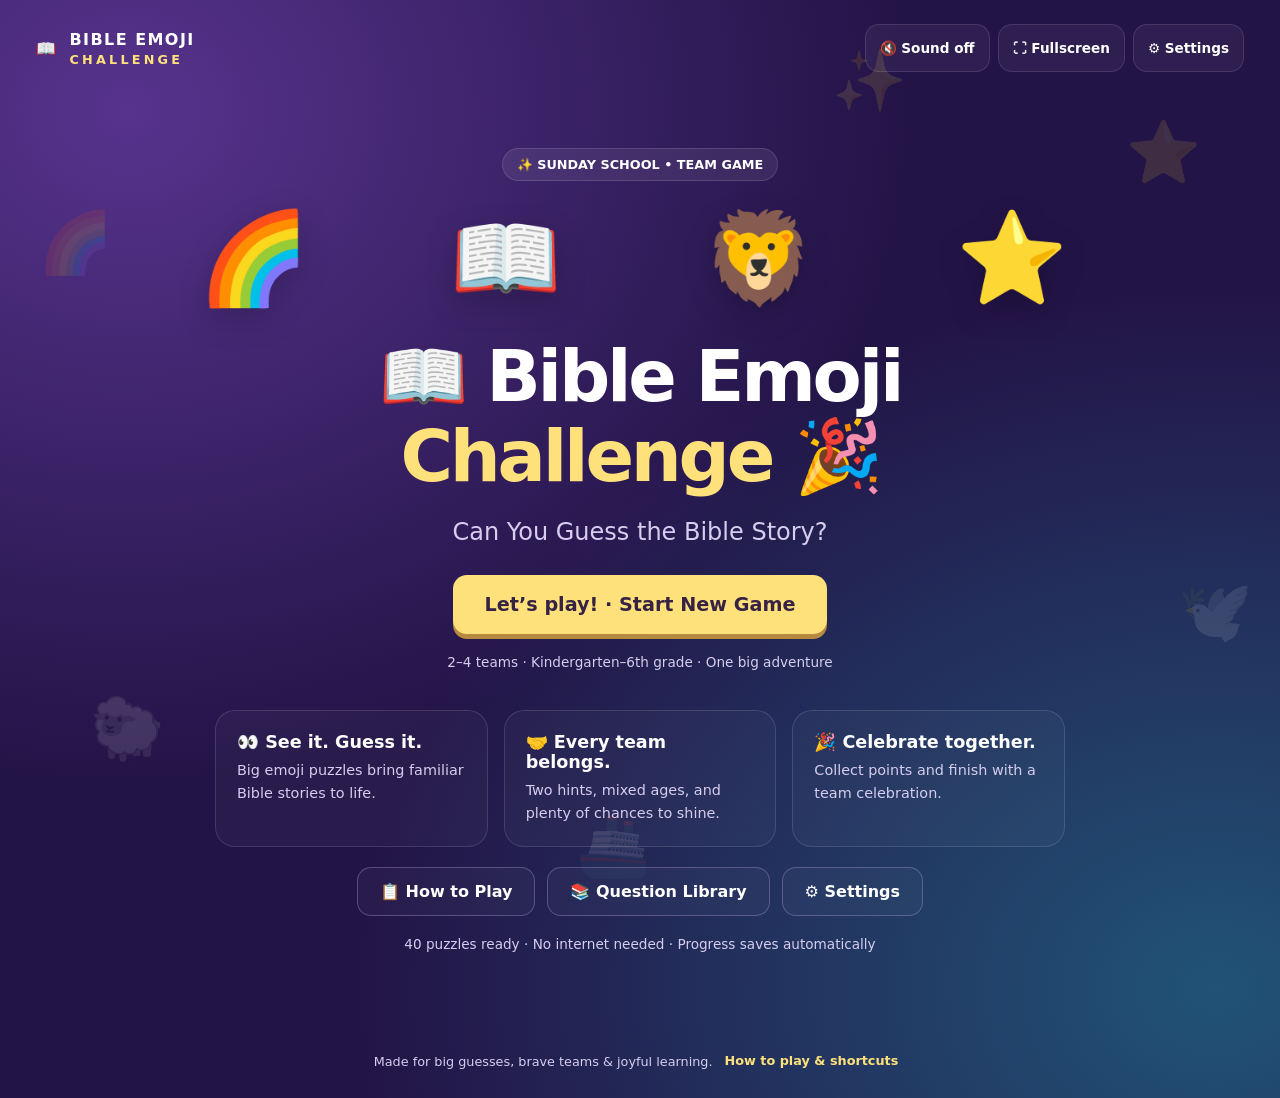
==== index.html @ 0cebbe9b "Extract complete Bible Emoji Challenge app for static hosting" ====
<!doctype html>
<html lang="en">
<head>
<meta charset="utf-8"><meta name="viewport" content="width=device-width,initial-scale=1"><meta name="theme-color" content="#24145b">
<meta name="description" content="An offline-ready Bible emoji game for Sunday school. Team play, hints, timers, and 40 Bible puzzles.">
<title>Bible Emoji Challenge</title><style>
:root{color-scheme:dark;--ink:#fff;--muted:#d6cdef;--panel:#332365;--deep:#211443;--yellow:#ffe17c;--mint:#8ef0cc;--red:#ff8d9d;--blue:#8ec8ff;--green:#8fe0b3;--gold:#ffe17c;font-family:ui-rounded,'Trebuchet MS',system-ui,sans-serif}*{box-sizing:border-box}body{margin:0;min-height:100vh;background:radial-gradient(ellipse at 10% 10%,#57338d 0,transparent 48%),radial-gradient(ellipse at 95% 90%,#215377 0,transparent 50%),#231447;color:var(--ink)}button,input,select,textarea{font:inherit}button,a,input,select,textarea{-webkit-tap-highlight-color:transparent}button{cursor:pointer;border:0;border-radius:14px;padding:14px 22px;background:#51407f;color:white;font-weight:800;transition:transform .15s,background .15s,box-shadow .15s;min-height:48px}button:hover:not(:disabled){transform:translateY(-2px);background:#655294}button:active:not(:disabled){transform:translateY(1px)}button:disabled{opacity:.44;cursor:not-allowed}button.primary{background:var(--yellow);color:#362344;box-shadow:0 5px 0 #b68b40}button.primary:hover{background:#ffeb9d}button.good{background:var(--mint);color:#123d37}button.danger{background:#613650;color:#ffe0e5}button.ghost{border:1px solid #a595c966;background:#ffffff08}button.small{padding:9px 13px;min-height:40px;font-size:.9rem}button.text-button{padding:5px 8px;min-height:30px;background:transparent;color:var(--yellow)}:focus-visible{outline:3px solid var(--yellow);outline-offset:4px}a{color:inherit}h1,h2,h3,p{margin-top:0}h1,h2,h3{line-height:1.12}p{line-height:1.6}h1{font-size:clamp(2.5rem,5.6vw,5.6rem);letter-spacing:-.045em}h2{font-size:clamp(1.8rem,3vw,3rem);letter-spacing:-.025em}h3{font-size:1.4rem}label{display:block;font-weight:700;line-height:1.4}input,select,textarea{width:100%;background:#21183f;color:white;border:1px solid #8c7baf;border-radius:10px;padding:12px;margin:7px 0 14px;min-height:46px}textarea{resize:vertical;min-height:84px}input[type=checkbox]{width:23px;height:23px;min-height:0;margin:0;accent-color:#a3efcf}input[type=color]{padding:4px}small,.muted{color:var(--muted)}small{line-height:1.5}.topbar{max-width:1540px;margin:auto;padding:24px 36px;display:flex;align-items:center;justify-content:space-between;gap:15px}#brand{display:flex;gap:12px;align-items:center;text-decoration:none;font-weight:900;font-size:1rem;letter-spacing:.09em}#brand:first-letter{font-size:2rem}.brand-small{display:block;font-size:.8rem;letter-spacing:.25em;color:var(--yellow);margin-top:3px}.top-actions{display:flex;gap:8px}.icon-button{background:#ffffff0d;border:1px solid #ffffff1c;padding:10px 14px;font-size:.85rem}main{max-width:1468px;margin:0 auto;padding:22px 32px 30px;position:relative}footer{text-align:center;font-size:.8rem;padding:22px;color:var(--muted);position:relative}.sky{position:fixed;inset:0;pointer-events:none;overflow:hidden;opacity:.13}.sky span{position:absolute;font-size:60px;animation:float 7s ease-in-out infinite}.sky span:nth-child(1){left:3%;top:23%}.sky span:nth-child(2){left:88%;top:13%;animation-delay:-2s}.sky span:nth-child(3){left:7%;top:77%;animation-delay:-4s}.sky span:nth-child(4){left:92%;top:64%;animation-delay:-1s}.sky span:nth-child(5){left:45%;top:90%;animation-delay:-3s}.sky span:nth-child(6){left:65%;top:5%;animation-delay:-5s}.eyebrow{font-size:.78rem;letter-spacing:.15em;font-weight:900;text-transform:uppercase;color:var(--mint)}.pill{display:inline-flex;align-items:center;padding:8px 14px;background:#ffffff13;border:1px solid #ffffff20;border-radius:99px;font-size:.8rem;font-weight:800;gap:6px}.hero{text-align:center;padding:30px 0 20px}.hero .emoji-art{font-family:'Apple Color Emoji','Segoe UI Emoji','Noto Color Emoji',sans-serif;font-size:clamp(50px,7vw,95px);letter-spacing:.16em;filter:drop-shadow(0 10px 15px #0003);margin:25px 0}.hero h1{margin:14px 0 16px}.hero h1 em{font-style:normal;color:var(--yellow)}.hero .subtitle{font-size:clamp(1.1rem,2vw,1.5rem);color:var(--muted);margin-bottom:24px}.hero-actions{display:flex;justify-content:center;gap:14px;flex-wrap:wrap}.hero-actions button{font-size:1.2rem;padding:18px 32px}.feature-row{display:grid;grid-template-columns:repeat(3,1fr);gap:16px;max-width:850px;margin:36px auto 20px}.feature{border:1px solid #ffffff20;background:#ffffff08;padding:21px;border-radius:20px;text-align:left}.feature b{display:block;font-size:1.1rem;margin-bottom:7px}.feature p{font-size:.9rem;margin:0;color:var(--muted)}.home-links{display:flex;justify-content:center;gap:12px;flex-wrap:wrap}.card{background:linear-gradient(140deg,#443277e8,#2c2059ef);border:1px solid #a595c947;border-radius:26px;padding:28px;box-shadow:0 16px 40px #13092933}.narrow{max-width:960px;margin:10px auto}.section-heading{display:flex;justify-content:space-between;align-items:center;gap:20px;margin:5px 0 24px}.section-heading h2{margin:0}.grid2{display:grid;grid-template-columns:1fr 1fr;gap:20px}.team-setup{display:grid;grid-template-columns:repeat(2,1fr);gap:18px;margin:20px 0}.team-edit{border-left:5px solid var(--team);border-radius:14px;background:#ffffff09;padding:18px}.team-edit .mini-grid{display:grid;grid-template-columns:1fr 100px;gap:12px}.check-label{display:flex;align-items:center;gap:12px;padding:10px 0}.button-row{display:flex;flex-wrap:wrap;align-items:center;gap:10px;margin-top:16px}.game-top{display:flex;justify-content:space-between;align-items:center;margin:0 0 18px;gap:12px}.game-top h2{font-size:clamp(1.3rem,2.1vw,2rem);margin:6px 0}.progress-group{display:flex;align-items:center;gap:16px}.progress-track{height:8px;width:130px;background:#ffffff1a;border-radius:8px;overflow:hidden}.progress-track span{display:block;height:100%;background:var(--mint)}.game-layout{display:grid;grid-template-columns:minmax(0,1fr) 258px;gap:22px}.stage{min-height:430px;padding:25px 30px;position:relative;text-align:center;display:flex;flex-direction:column;justify-content:center;background:radial-gradient(ellipse at top,#58418b66,transparent 70%),#2c2056;border:1px solid #a595c95c;border-radius:28px;box-shadow:0 16px 40px #10072244}.stage-top{display:flex;align-items:center;justify-content:space-between;gap:10px}.difficulty{text-transform:uppercase;letter-spacing:.08em}.difficulty.easy{color:#a2f3cb}.difficulty.medium{color:#ffe49d}.difficulty.hard{color:#ffc1db}.emoji-puzzle{font-family:'Apple Color Emoji','Segoe UI Emoji','Noto Color Emoji',sans-serif;font-size:clamp(52px,6.7vw,110px);line-height:1.6;overflow-wrap:anywhere;padding:20px 0;letter-spacing:.045em;flex:1;display:flex;align-items:center;justify-content:center;filter:drop-shadow(0 5px 8px #0003)}.prompt{font-size:1.15rem;color:var(--muted);margin-bottom:20px}.timer-area{display:flex;align-items:center;gap:16px;margin-top:auto}.timer-number{font-variant-numeric:tabular-nums;font-size:2rem;font-weight:900;min-width:55px}.timer-track{flex:1;height:10px;background:#ffffff19;border-radius:10px;overflow:hidden}.timer-fill{height:100%;background:var(--mint);transition:width .4s linear;border-radius:10px}.timer-area.warning{color:#ffbf9e;animation:pulse .8s infinite}.warning .timer-fill{background:#ffb68b}.time-up{color:var(--yellow);font-weight:900}.stage .hint{background:#ffffff0e;border:1px solid #a595c940;border-radius:14px;text-align:left;padding:13px 18px;font-size:clamp(1rem,1.6vw,1.3rem);margin:6px 0;animation:appear .25s ease-out}.answer{border-top:1px solid #ffffff25;padding:20px 0 5px;animation:appear .35s ease-out}.answer h2{font-size:clamp(2rem,4vw,4rem);color:var(--yellow);margin:0 0 12px}.answer .reference{color:var(--mint);font-weight:900;letter-spacing:.03em;font-size:1.15rem}.answer p{font-size:clamp(1rem,1.7vw,1.4rem);max-width:800px;margin:10px auto}.alternatives{font-size:.88rem!important;color:var(--muted)}.scoreboard{display:flex;flex-direction:column;gap:12px}.team-panel{position:relative;border:1px solid color-mix(in srgb,var(--team) 55%,transparent);border-radius:20px;background:linear-gradient(130deg,color-mix(in srgb,var(--team) 16%,#2a204e),#2a204e);padding:17px 18px;border-left:5px solid var(--team)}.team-panel.active{outline:2px solid var(--team);outline-offset:2px}.team-name{font-size:1.05rem;font-weight:900;color:var(--team);overflow-wrap:anywhere}.team-score{font-size:2.4rem;font-weight:900;line-height:1.1;margin:10px 0 5px;font-variant-numeric:tabular-nums}.team-panel .small{position:absolute;bottom:12px;right:10px;background:#ffffff13;padding:7px 10px}.score-label{font-size:.67rem;letter-spacing:.13em;color:var(--muted);font-weight:800}.leaderboard-label{font-size:.75rem;letter-spacing:.13em;font-weight:900;color:var(--muted);padding-left:4px}.controls{margin-top:18px;display:flex;gap:10px;flex-wrap:wrap}.controls button{flex:1;white-space:nowrap;padding:15px 18px}.teacher-strip{display:flex;justify-content:space-between;gap:12px;flex-wrap:wrap;border-top:1px solid #ffffff20;margin-top:22px;padding-top:15px}.teacher-strip .button-row{margin:0}.award-box{margin-top:18px;padding:18px;border:1px solid #a3efcf55;border-radius:18px;background:#8ef0cc09}.award-box label{font-size:.95rem}.award-box .button-row{justify-content:center;margin-top:8px}.award-box select{max-width:320px;margin:10px 0}.status-line{min-height:25px;color:var(--mint);font-weight:800;margin:14px 0 0;font-size:.95rem}.double-banner{color:#32203b;background:var(--yellow);padding:10px 20px;border-radius:12px;margin-bottom:12px;font-weight:900;letter-spacing:.1em;animation:appear .4s}.final-banner{background:#725294;color:#fff4bc}.library-toolbar{display:flex;gap:12px;flex-wrap:wrap;margin-bottom:10px}.library-toolbar input{flex:1;min-width:200px}.library-toolbar select{max-width:220px}.library-grid{display:grid;grid-template-columns:repeat(3,1fr);gap:16px;margin-top:20px}.library-card{padding:20px;border:1px solid #ffffff25;border-radius:20px;background:#ffffff08}.library-card.disabled{opacity:.65}.library-card .preview{font-size:2.1rem;line-height:1.5;margin:14px 0}.library-card h3{font-size:1.15rem;margin-bottom:10px}.library-card p{font-size:.85rem;color:var(--muted)}.library-card .button-row{justify-content:space-between}.library-card .check-label{font-size:.8rem}.edit-grid{display:grid;grid-template-columns:1fr 1fr;gap:0 16px}.edit-grid .wide{grid-column:1/-1}.empty{padding:40px;text-align:center;color:var(--muted)}dialog{color:white;background:#302153;border:1px solid #a595c9;border-radius:24px;max-width:760px;width:calc(100% - 28px);padding:30px;max-height:90vh;box-shadow:0 25px 100px #0009}dialog::backdrop{background:#100822bb;backdrop-filter:blur(6px)}.modal-heading{display:flex;align-items:center;justify-content:space-between;gap:20px;margin-bottom:22px}.modal-heading h2{font-size:1.8rem;margin:0}.modal-heading button{padding:8px 14px}.modal-content p{color:var(--muted)}.modal-content li{margin:12px 0;line-height:1.6}kbd{background:#ffffff18;border-radius:5px;padding:3px 7px;color:white}.shortcut-grid{display:grid;grid-template-columns:1fr 1fr;gap:12px}.celebration{text-align:center;padding:22px}.trophy{font-size:90px;animation:float 4s ease-in-out infinite}.celebration h1{font-size:clamp(2.7rem,5vw,5rem);color:var(--yellow);margin:18px 0}.winner{font-size:clamp(1.5rem,3vw,2.5rem);font-weight:900}.rankings{max-width:760px;margin:28px auto;display:flex;flex-direction:column;gap:12px}.rank-row{display:flex;align-items:center;gap:16px;text-align:left;background:#ffffff0b;border:1px solid #ffffff20;border-radius:17px;padding:18px 24px;border-left:5px solid var(--team);font-size:1.3rem;font-weight:800}.rank-row strong{margin-left:auto;font-size:1.8rem}.rank-row .rank{color:var(--yellow);min-width:34px}.saved-note{color:var(--muted);font-size:.85rem;margin:18px 0}#toast{position:fixed;bottom:25px;left:50%;transform:translate(-50%,30px);background:#fff1c2;color:#302044;padding:14px 22px;border-radius:14px;box-shadow:0 10px 40px #0005;z-index:20;opacity:0;pointer-events:none;transition:all .2s;max-width:90%;font-weight:800}#toast.visible{opacity:1;transform:translate(-50%,0)}#confetti{position:fixed;inset:0;pointer-events:none;overflow:hidden;z-index:30}.confetto{position:absolute;top:-20px;width:10px;height:16px;animation:fall 2.8s ease-in forwards}.bump{animation:bump .4s ease-out}.file-input{max-width:100%}.notice{padding:14px;border-radius:12px;background:#ffe17c14;color:#ffebac;font-size:.9rem;margin:12px 0}#storage-warning{background:#ffe17c;color:#302044;padding:12px;text-align:center;font-weight:bold}.sr-only{position:absolute;width:1px;height:1px;padding:0;overflow:hidden;clip:rect(0,0,0,0);white-space:nowrap}@keyframes float{50%{transform:translateY(-14px) rotate(4deg)}}@keyframes appear{from{opacity:0;transform:translateY(10px)}to{opacity:1;transform:translateY(0)}}@keyframes pulse{50%{opacity:.6}}@keyframes bump{50%{transform:scale(1.04)}}@keyframes fall{to{transform:translateY(105vh) rotate(700deg);opacity:0}}@media(min-width:1600px){.stage{min-height:550px}.emoji-puzzle{font-size:120px}.team-score{font-size:3rem}.team-panel{padding:22px}.game-layout{grid-template-columns:minmax(0,1fr) 290px}}@media(max-width:1000px){.game-layout{grid-template-columns:minmax(0,1fr)}.scoreboard{display:grid;grid-template-columns:repeat(4,1fr);order:1}.leaderboard-label{grid-column:1/-1}.team-panel{padding:14px 12px}.team-name{font-size:.9rem}.team-score{font-size:2rem}.library-grid{grid-template-columns:repeat(2,1fr)}.stage{min-height:370px}.emoji-puzzle{font-size:clamp(52px,9vw,90px)}main{padding:15px 22px}.topbar{padding:20px 22px}.team-panel .small{position:static;margin-top:7px}}@media(max-width:600px){.topbar{padding:16px;align-items:flex-start}.top-actions{gap:5px;justify-content:flex-end;flex-wrap:wrap;max-width:190px}.icon-button{font-size:.7rem;padding:8px;min-height:36px}#brand{font-size:.72rem;gap:6px}.brand-small{font-size:.6rem}main{padding:12px}.hero{padding:10px 0}.hero .emoji-art{font-size:44px;letter-spacing:0}.hero h1{font-size:2.75rem}.hero-actions button{width:100%;font-size:1.1rem}.feature-row{grid-template-columns:1fr;gap:8px;margin-top:25px}.feature{padding:15px}.feature b{font-size:1rem}.feature p{font-size:.85rem}.home-links button{flex:1}.grid2,.team-setup,.edit-grid{grid-template-columns:1fr}.card{padding:20px}.game-top{align-items:flex-start}.progress-group{flex-direction:column;gap:8px;align-items:flex-end}.progress-track{width:80px}.game-top h2{font-size:1.2rem}.stage{padding:18px 14px;min-height:340px}.emoji-puzzle{font-size:48px;padding:20px 0}.stage-top{flex-wrap:wrap}.pill{font-size:.7rem;padding:7px 10px}.prompt{font-size:.95rem}.scoreboard{grid-template-columns:repeat(2,1fr)}.controls button{flex:1 1 40%;font-size:.9rem;padding:13px}.teacher-strip .button-row{width:100%}.teacher-strip button{flex:1}.library-grid{grid-template-columns:1fr}.section-heading{align-items:flex-start}.section-heading h2{font-size:1.7rem}.library-toolbar select{max-width:none}.rank-row{padding:16px;font-size:1rem}.rank-row strong{font-size:1.5rem}dialog{padding:20px}.shortcut-grid{grid-template-columns:1fr}.award-box select{max-width:100%}footer{font-size:.7rem}.celebration{padding:15px 0}.button-row.stretch button{flex:1}}@media(prefers-reduced-motion:reduce){*,*::before,*::after{animation:none!important;transition:none!important;scroll-behavior:auto!important}.confetto{display:none}}@media print{.topbar,footer,.controls,.teacher-strip{display:none}body{background:white;color:black}}
/* Space emoji glyphs with layout gaps: emoji-font spaces differ across devices. */
.emoji-puzzle{flex-wrap:wrap;align-content:center;gap:12px 20px;line-height:1.3;letter-spacing:0}.emoji-symbol{display:inline-flex;white-space:nowrap}
@media(min-width:1001px) and (max-height:850px){.topbar{padding:16px 28px}main{padding:8px 24px}.game-top{margin-bottom:12px}.stage{min-height:340px;padding:20px}.emoji-puzzle{font-size:clamp(52px,5.2vw,86px);padding:12px 0}.team-panel{padding:14px}.team-score{font-size:2rem}.teacher-strip{margin-top:14px;padding-top:12px}footer{padding:12px}}
@media(max-width:600px){.emoji-puzzle{gap:10px 12px}}

</style>
</head>
<body>
<div class="sky" aria-hidden="true"><span>🌈</span><span>⭐</span><span>🐑</span><span>🕊️</span><span>🚢</span><span>✨</span></div>
<header class="topbar"><a href="#" id="brand" aria-label="Bible Emoji Challenge home">📖 <span>BIBLE EMOJI<span class="brand-small">CHALLENGE</span></span></a><div class="top-actions"><button id="sound" class="icon-button" aria-label="Toggle sound">🔇 Sound off</button><button id="fullscreen" class="icon-button">⛶ Fullscreen</button><button id="settings" class="icon-button">⚙ Settings</button></div></header>
<main id="app"></main>
<footer>Made for big guesses, brave teams & joyful learning. <button id="help" class="text-button">How to play & shortcuts</button></footer>
<dialog id="modal"><div id="modal-body"></div></dialog>
<div id="toast" role="status" aria-live="polite"></div><div id="confetti" aria-hidden="true"></div>
<script>
/* Editable Bible puzzle library. All passages are references, not quoted text. */
const DEFAULT_QUESTIONS = [
['e01','🌧️ 🚢 🦁 🦒 🕊️ 🌈',"Noah’s Ark",['Noah','The flood'],'easy','God asked a man to build a very big boat.','Animals entered the ark, and later a rainbow appeared.','Genesis 6–9','Noah trusted God and built an ark. God kept Noah, his family, and the animals safe through the flood.'],
['e02','🐑 👦 🪨 🎯 🛡️ 👹','David and Goliath',['David defeats Goliath'],'easy','A young shepherd faced a very tall soldier.','David used a sling and a stone.','1 Samuel 17','David trusted God and faced Goliath with a sling and a stone.'],
['e03','🧔 🚢 🌊 🐟 🙏','Jonah and the Great Fish',['Jonah','Jonah and the whale'],'easy','A man tried to travel away from the place God sent him.','He prayed inside a great fish for three days and nights.','Jonah 1–3','God sent a great fish to swallow Jonah. After Jonah prayed, he had another chance to obey God and go to Nineveh.'],
['e04','👶 ⭐ 🐑 👼 🛏️','The Birth of Jesus',['Christmas','Baby Jesus','The Nativity'],'easy','Shepherds heard wonderful news from angels.','Mary laid her baby in a manger in Bethlehem.','Luke 2:1–20; Matthew 2:1–12','Jesus was born in Bethlehem. Angels told shepherds the good news, and wise men later followed a star to worship him.'],
['e05','👨 🙏 🦁 🦁 🌙','Daniel in the Lions’ Den',['Daniel'],'easy','A man kept praying even when a law said he could not.','God sent an angel to shut the lions’ mouths.','Daniel 6','Daniel continued praying to God. God protected him when he was thrown into a den of lions.'],
['e06','🧒 🍞 🍞 🐟 🐟 👥','Jesus Feeds the Five Thousand',['Loaves and fishes','Feeding the 5000'],'easy','A large crowd was hungry.','A boy had five small loaves and two fish.','John 6:1–14','Jesus gave thanks and used a boy’s five loaves and two fish to feed a huge crowd, with food left over.'],
['e07','✝️ 🪨 🌅 🪦 🙌','The Resurrection of Jesus',['Jesus rises from the dead','Easter'],'easy','Women visited a tomb early in the morning.','The stone was moved, and Jesus was alive!','Luke 24:1–12','Jesus rose from the dead. The women found the tomb empty and heard the good news that he was alive.'],
['e08','🐑 🐑 🔍 🧑‍🌾 ❤️','The Lost Sheep',['The good shepherd finds a sheep'],'easy','Jesus told a story about a shepherd looking for one missing animal.','The shepherd left ninety-nine sheep to find this one.','Luke 15:3–7','The shepherd rejoiced when he found his lost sheep. Jesus taught that God rejoices when people turn back to him.'],
['e09','🌍 ☀️ 🌳 🐟 🐦 👨‍👩‍👧','God Creates the World',['Creation','The creation story'],'easy','This story is at the very beginning of the Bible.','God made light, land, plants, animals, and people.','Genesis 1:1–2:3','God created the world and everything in it. God saw that creation was very good and rested on the seventh day.'],
['e10','👨 👩 🌳 🍎 🐍','Adam and Eve',['The Garden of Eden','The fall'],'easy','The first people lived in a beautiful garden.','A serpent tempted them to eat fruit God had told them not to eat.','Genesis 2–3','Adam and Eve disobeyed God in the garden. The Bible calls it fruit; it does not name the kind of fruit.'],
['e11','👶 🧺 🌊 👑 👩','Baby Moses in the Basket',['Baby Moses','Moses in the river'],'easy','A mother hid her baby to protect him.','A princess found his basket among the reeds of the Nile.','Exodus 2:1–10','Moses’ mother placed him in a basket among the reeds. Pharaoh’s daughter found him and cared for him.'],
['e12','🚢 🌊 🌪️ 😴 ✋ ☀️','Jesus Calms the Storm',['Calming the storm'],'easy','The disciples were frightened in a boat.','Jesus spoke to the wind and waves, and they became calm.','Mark 4:35–41','Jesus was asleep when a storm came. He calmed the wind and sea, and the disciples were amazed.'],
['e13','👨 🛣️ 🤕 🫏 ❤️ 🏠','The Good Samaritan',['Good Samaritan'],'easy','A hurt traveler needed someone to help him.','A Samaritan stopped, cared for him, and took him to an inn.','Luke 10:25–37','Jesus told of a Samaritan who cared for a wounded stranger. He taught us to show love and mercy to our neighbors.'],
['e14','👨 🏠 💰 🐖 🔙 🤗','The Lost Son Comes Home',['The prodigal son','The lost son'],'easy','A son went far away and wasted his money.','His father ran to welcome him when he came home.','Luke 15:11–32','Jesus told of a father who joyfully welcomed his returning son. The story shows the joy of forgiveness and returning to God.'],
['e15','✝️ 👋 🧒 👧 ❤️','Jesus Welcomes the Children',['Jesus blesses the children','Let the children come'],'easy','Some people thought children should not bother Jesus.','Jesus said to let the little children come to him.','Mark 10:13–16','Jesus welcomed children, took them in his arms, and blessed them. Children matter deeply to him.'],
['m01','👨 🦯 🌊 🛤️ 🚶 🚶','Moses Parts the Red Sea',['Crossing the Red Sea','The Red Sea'],'medium','God’s people were trapped between an army and water.','Moses stretched out his hand, and a dry path opened through the sea.','Exodus 14','God made a path through the sea so the Israelites could escape from Egypt. Moses stretched out his hand as God commanded.'],
['m02','🏰 🚶 🎺 🎺 📣 💥','The Walls of Jericho',['Jericho','Joshua and Jericho'],'medium','An army marched around a city instead of attacking its walls.','On the seventh day, trumpets sounded and the people shouted.','Joshua 6','Joshua and the Israelites followed God’s instructions to march around Jericho. The walls fell after the people shouted.'],
['m03','👨 🌳 👀 ✝️ 🏠 ❤️','Zacchaeus Meets Jesus',['Zacchaeus'],'medium','A short tax collector could not see over the crowd.','He climbed a sycamore tree, and Jesus invited himself to his house.','Luke 19:1–10','Zacchaeus climbed a tree to see Jesus. After welcoming Jesus, he promised to give generously and repay people he had cheated.'],
['m04','🌙 🚢 👣 🌊 ✝️ 😮','Jesus Walks on Water',['Walking on water','Peter walks on water'],'medium','The disciples saw someone coming toward their boat at night.','Peter stepped out of the boat toward Jesus.','Matthew 14:22–33','Jesus walked on the sea to his disciples. Peter walked toward him, became afraid, and Jesus reached out to save him.'],
['m05','👨 🎁 👘 🌈 👦 😠','Joseph and His Colorful Coat',['Joseph’s coat','Joseph and the coat of many colors'],'medium','A father gave one of his sons a special robe.','Joseph’s brothers became jealous of him.','Genesis 37:1–11','Jacob gave Joseph a special robe, often called a coat of many colors. His brothers were jealous of the favor he received.'],
['m06','💒 🫙 💧 ➡️ 🍷 ✨','Jesus Turns Water into Wine',['Wedding at Cana','Water into wine'],'medium','Something ran out during a wedding celebration.','At Cana, servants filled jars with water as Jesus instructed.','John 2:1–11','At a wedding in Cana, Jesus turned water into wine. This sign revealed his glory, and his disciples believed in him.'],
['m07','🧑‍🌾 🌱 🐦 🪨 ☀️ 🌾','The Parable of the Sower',['The sower','The four soils'],'medium','A farmer scattered seed on different kinds of ground.','Only the seed in good soil grew well and produced a crop.','Mark 4:1–20','Jesus compared God’s word to seed. The different soils show different ways people hear and receive his teaching.'],
['m08','🔥 🌳 👣 👞 👨','Moses and the Burning Bush',['The burning bush'],'medium','A shepherd noticed a fire that did not use up what it burned.','God spoke to Moses and told him to take off his sandals.','Exodus 3:1–15','God spoke to Moses from a burning bush and called him to lead the Israelites out of Egypt.'],
['m09','👩 👑 ⚠️ 🙏 👨‍👩‍👧‍👦','Queen Esther Saves Her People',['Esther','Queen Esther'],'medium','A queen bravely spoke up when her people were in danger.','Mordecai encouraged Esther to approach the king.','Esther 4–8','Esther risked approaching the king to speak for her people. Her courage helped protect the Jewish people from a cruel plan.'],
['m10','👩 👩 🌾 🤲 🏠','Ruth and Naomi',['Ruth','Ruth gathers grain'],'medium','A woman stayed with her mother-in-law and moved to a new land.','Ruth gathered leftover grain in Boaz’s field.','Ruth 1–4','Ruth stayed loyal to Naomi and worked to help provide for them. Boaz showed kindness to Ruth, and they later married.'],
['m11','👨 🛣️ 💡 👀 🚫 🙏','Saul Meets Jesus',['Paul’s conversion','The road to Damascus','Saul’s conversion'],'medium','A man traveling to Damascus saw a bright light.','Saul heard Jesus speak and later became known as Paul.','Acts 9:1–22','Jesus met Saul on the road to Damascus. After being unable to see for three days, Saul received his sight and began telling others about Jesus.'],
['m12','👨 🛏️ 🏠 🕳️ ⬇️ 🚶','Jesus Heals the Man Lowered Through a Roof',['The paralyzed man','Friends lower a man through a roof'],'medium','Four friends found a creative way past a crowded doorway.','They opened a roof and lowered their friend on his mat to Jesus.','Mark 2:1–12','Four friends brought a man who could not walk to Jesus through a roof. Jesus forgave him and healed him.'],
['m13','👨 🪦 🪨 📣 🚶 🙌','Jesus Raises Lazarus',['Lazarus','Lazarus comes out'],'medium','Jesus visited the tomb of his friend.','Jesus called, “Lazarus, come out!”','John 11:1–44','Jesus wept with those grieving for Lazarus. Then he called Lazarus out of the tomb and brought him back to life.'],
['m14','✝️ 🫏 🌿 👥 👑','Jesus Enters Jerusalem',['Palm Sunday','The triumphal entry'],'medium','A crowd welcomed Jesus like a king.','He rode a donkey while people spread cloaks and branches on the road.','Matthew 21:1–11; John 12:12–15','Jesus rode into Jerusalem on a donkey. The crowd waved palm branches and praised him.'],
['m15','🍞 🍷 🪑 👥 ✝️','The Last Supper',['The Lord’s Supper','Jesus shares the Passover meal'],'medium','Jesus shared a special meal with his disciples before his death.','He used bread and a cup to help them remember him.','Luke 22:7–20','At a Passover meal, Jesus shared bread and a cup with his disciples and told them to remember him.'],
['h01','⛰️ 🪨 🙏 🔥 🌧️','Elijah on Mount Carmel',['Elijah and the prophets of Baal','Mount Carmel'],'hard','Two altars were prepared, but only the true God answered.','After Elijah prayed, fire fell; later the long drought ended.','1 Kings 18:16–46','On Mount Carmel, God answered Elijah’s prayer with fire. The people recognized the Lord as God, and later rain ended the drought.'],
['h02','👨 💪 🦁 👩 ✂️ ⛓️','Samson and Delilah',['Samson'],'hard','A strong man’s uncut hair was a sign of his special dedication to God.','Delilah learned his secret, and his hair was cut while he slept.','Judges 14:5–6; 16:4–22','Samson had great strength from God. After telling Delilah his secret, his hair was cut and he was captured. His strength came from God, not magic hair.'],
['h03','🧱 🏗️ 🏙️ 🗣️ 🌍','The Tower of Babel',['Babel'],'hard','People built a city and a tower to make a great name for themselves.','Their languages became confused, and they scattered over the earth.','Genesis 11:1–9','People tried to build a great tower. God confused their language, and they spread out across the earth.'],
['h04','👦 💤 🌾 🙇 ☀️ 🌙 ⭐','Joseph’s Dreams',['Joseph dreams of stars and sheaves'],'hard','A young man dreamed of bundles of grain bowing down.','He also dreamed that the sun, moon, and eleven stars bowed to him.','Genesis 37:5–11','Joseph told his family dreams about grain and stars bowing down. Years later, his brothers came to him for food in Egypt.'],
['h05','👰 🪔 🪔 🫙 🌙 ⏳','The Parable of the Ten Bridesmaids',['The ten virgins','The ten maidens','The wise and foolish bridesmaids'],'hard','Ten young women waited with lamps for a wedding celebration.','Five brought extra oil, and five were not ready when the bridegroom arrived.','Matthew 25:1–13','Jesus told of ten bridesmaids waiting for a bridegroom. The story teaches his followers to be ready for his return.'],
['h06','👨 🎺 🫙 🔥 🌙 🏕️','Gideon’s Three Hundred',['Gideon','Gideon defeats Midian'],'hard','God chose a surprisingly small army for this leader.','Three hundred men carried trumpets and jars hiding torches.','Judges 7','God used Gideon’s small army to deliver Israel. At night they blew trumpets, broke jars, and held up torches.'],
['h07','👨 🪜 💤 🌍 👼 ☁️','Jacob’s Dream',['Jacob’s ladder','The stairway to heaven'],'hard','A traveler used a stone as a pillow.','Jacob saw angels going up and down a stairway reaching heaven.','Genesis 28:10–22','Jacob dreamed of a stairway reaching heaven with angels on it. God promised to be with him, and Jacob called the place Bethel.'],
['h08','👑 ✍️ 🧱 😨 ⚖️','The Writing on the Wall',['Belshazzar’s feast','Daniel interprets the writing'],'hard','A mysterious message interrupted a king’s feast.','Daniel explained the writing that appeared on King Belshazzar’s wall.','Daniel 5','A hand wrote a message during Belshazzar’s feast. Daniel explained that the king had not honored God and his kingdom would end.'],
['h09','⛓️ 👬 🙏 🎵 🌍 🚪','Paul and Silas in Prison',['Paul and Silas','The Philippian jailer'],'hard','Two prisoners were praying and singing at midnight.','An earthquake opened the doors, and a jailer’s family heard about Jesus.','Acts 16:16–34','Paul and Silas prayed and sang in prison. After an earthquake, they stayed and shared the good news with the jailer and his household.'],
['h10','👩 🫙 🫙 🫙 🫒 ✨','Elisha and the Widow’s Oil',['The widow’s oil','Elisha multiplies oil'],'hard','A widow needed help paying a debt.','Elisha told her to borrow empty jars and pour her little oil into them.','2 Kings 4:1–7','God provided for a widow through Elisha. Her oil filled borrowed jars, and she could sell it to pay her debts and support her family.']
].map(([id,emojis,answer,alternatives,difficulty,hint1,hint2,reference,explanation])=>({id,emojis,answer,alternatives,difficulty,hint1,hint2,reference,explanation,enabled:true,custom:false}));
if(typeof module!=='undefined') module.exports=DEFAULT_QUESTIONS;

</script><script>
/* Pure game rules shared by the UI and automated checks. */
(function(root){
'use strict';
const defaults={difficulty:'mixed',count:'20',timer:30,shuffle:true,double:true,speed:false,final:true,sound:false,music:false,ticking:false};
const copy=o=>JSON.parse(JSON.stringify(o));
function shuffled(items,rng=Math.random){const a=[...items];for(let i=a.length-1;i>0;i--){const j=Math.floor(rng()*(i+1));[a[i],a[j]]=[a[j],a[i]];}return a;}
function makeGame(library,teams,settings,rng=Math.random){
 const s={...defaults,...settings};let pool=library.filter(q=>q.enabled&&(s.difficulty==='mixed'||q.difficulty===s.difficulty)).map(copy);
 if(!pool.length)throw Error('Enable at least one question for this difficulty in the Question Library.');
 const n=s.count==='all'?pool.length:Math.min(Number(s.count),pool.length);
 if(s.difficulty==='mixed'){
  const buckets=['easy','medium','hard'].map(d=>s.shuffle?shuffled(pool.filter(q=>q.difficulty===d),rng):pool.filter(q=>q.difficulty===d));
  pool=[];for(let i=0;pool.length<n;i++){
   const phase=i/Math.max(1,n-1);let preference=i%3===0?0:phase<.32?0:phase<.67?1:2;
   // Reserve easy puzzles for later turns instead of using all of them at the start.
   if(preference===0&&i%3!==0&&buckets[0].length<=Math.ceil((n-i)/3))preference=1;
   const bucket=buckets[preference].length?buckets[preference]:(buckets[1].length?buckets[1]:buckets[2].length?buckets[2]:buckets[0]);pool.push(bucket.shift());
  }
 }else pool=(s.shuffle?shuffled(pool,rng):pool).slice(0,n);
 const finalIndex=s.final&&n>1?n-1:-1;const speedStart=s.speed&&n>=6?Math.max(0,n-(finalIndex>=0?1:0)-5):-1;
 const eligible=pool.map((_,i)=>i).filter(i=>i!==finalIndex&&!(speedStart>=0&&i>=speedStart&&i<speedStart+5));
 const doubleIndex=s.double&&eligible.length?eligible[Math.floor(rng()*eligible.length)]:-1;
 return {version:1,settings:s,teams:teams.map(t=>({...t,score:0})),questions:pool.map((q,i)=>({...q,mode:i===finalIndex?'final':speedStart>=0&&i>=speedStart&&i<speedStart+5?'speed':'normal',double:i===doubleIndex})),index:0,records:pool.map((q,i)=>({hints:0,revealed:false,settled:false,awarded:[],remaining:speedStart>=0&&i>=speedStart&&i<speedStart+5?Math.min(15,Number(s.timer)||15):Number(s.timer),paused:false,expired:false})),history:[],complete:false,createdAt:Date.now()};
}
function points(g){const r=g.records[g.index],q=g.questions[g.index];return [100,70,40][r.hints]*(q.double?2:1);}
function snapshot(g){g.history.push({teams:copy(g.teams),records:g.records.map(r=>({settled:r.settled,awarded:[...r.awarded]}))});if(g.history.length>100)g.history.shift();}
function award(g,team){const r=g.records[g.index],q=g.questions[g.index];if(!r.revealed||!g.teams[team]||r.settled||r.awarded.includes(team))return false;snapshot(g);g.teams[team].score+=points(g);r.awarded.push(team);if(q.mode!=='final')r.settled=true;return true;}
function incorrect(g){const r=g.records[g.index];if(r.settled||!r.revealed)return false;snapshot(g);r.settled=true;return true;}
function adjust(g,team,delta){if(!g.teams[team]||!Number.isSafeInteger(delta)||Math.abs(delta)>1000000)return false;const total=g.teams[team].score+delta;if(!Number.isSafeInteger(total))return false;snapshot(g);g.teams[team].score=total;return true;}
function resetScores(g){snapshot(g);g.teams.forEach(t=>t.score=0);}
function undo(g){const h=g.history.pop();if(!h)return false;g.teams=h.teams;g.records.forEach((r,i)=>{r.settled=h.records[i].settled;r.awarded=[...h.records[i].awarded];});return true;}
function rankings(g){return g.teams.map((t,i)=>({...t,index:i})).sort((a,b)=>b.score-a.score).map((t,i,a)=>({...t,rank:1+a.filter(o=>o.score>t.score).length}));}
function validateLibrary(data){
 if(!Array.isArray(data)||!data.length||data.length>500)throw Error('Import a JSON array containing 1–500 questions.');
 const seen=new Set();return data.map(q=>{
 if(!q||typeof q!=='object')throw Error('Each question must be an object.');
 const out={};for(const k of ['id','emojis','answer','difficulty','hint1','hint2','reference','explanation']){if(typeof q[k]!=='string'||!q[k].trim()||q[k].length>2000)throw Error('Every question needs valid text for '+k+'.');out[k]=q[k].trim();}
 if(!['easy','medium','hard'].includes(out.difficulty))throw Error('Difficulty must be easy, medium, or hard.');
 if(seen.has(out.id))throw Error('Duplicate question ID: '+out.id);seen.add(out.id);
 if(q.alternatives!==undefined&&(!Array.isArray(q.alternatives)||q.alternatives.some(x=>typeof x!=='string'||x.length>300)))throw Error('Alternative answers must be a list of short text strings.');
 return {...out,alternatives:q.alternatives||[],enabled:q.enabled!==false,custom:!/^([emh]\d{2})$/.test(out.id)||q.custom===true};
 });
}
const api={defaults,copy,shuffled,makeGame,points,award,incorrect,adjust,resetScores,undo,rankings,validateLibrary};
if(typeof module!=='undefined')module.exports=api;else root.GameEngine=api;
})(typeof window!=='undefined'?window:globalThis);

</script><script>
(function(){
'use strict';
const E=GameEngine,$=s=>document.querySelector(s),app=$('#app'),modal=$('#modal');
const KEYS={settings:'bibleEmoji.settings.v1',library:'bibleEmoji.library.v1',game:'bibleEmoji.game.v1'};
const palettes=['#ff9aaa','#9fd1ff','#9debc0','#ffe18b'];
const names=['Team Red','Team Blue','Team Green','Team Yellow'],mascots=['🦁','🐬','🐑','⭐'];
let storageOK=true,game=null,screen='home',library,settings,toastTimeout,lastTick=Date.now(),musicBeat=0,audio=null;
const escape=s=>String(s).replace(/[&<>"']/g,c=>({'&':'&amp;','<':'&lt;','>':'&gt;','"':'&quot;',"'":'&#39;'}[c]));
const btn=(action,text,cls='',disabled=false,extra='')=>`<button type="button" data-action="${action}" class="${cls}" ${disabled?'disabled':''} ${extra}>${text}</button>`;
function storageRead(k,fallback){try{const s=localStorage.getItem(k);return s?JSON.parse(s):fallback;}catch{return fallback;}}
function store(k,v){try{localStorage.setItem(k,JSON.stringify(v));}catch{storageOK=false;showStorageWarning();}}
function showStorageWarning(){if(!$('#storage-warning')){const el=document.createElement('div');el.id='storage-warning';el.textContent='This browser cannot save right now. Keep this tab open. Export the question library for a backup.';document.body.prepend(el);}}
function validSettings(value){const s={...E.defaults,...value};if(!['mixed','easy','medium','hard'].includes(s.difficulty))s.difficulty='mixed';if(!['10','15','20','30','all'].includes(String(s.count)))s.count='20';if(![0,15,30,45,60].includes(Number(s.timer)))s.timer=30;for(const k of ['shuffle','double','speed','final','sound','music','ticking'])s[k]=s[k]===true;return s;}
settings=validSettings(storageRead(KEYS.settings,E.defaults));
try{library=E.validateLibrary(storageRead(KEYS.library,DEFAULT_QUESTIONS));}catch{library=E.copy(DEFAULT_QUESTIONS);}
function loadGame(){const g=storageRead(KEYS.game,null);try{if(!g)return null;if(g.version!==1||!Array.isArray(g.teams)||g.teams.length<2||g.teams.length>4||g.teams.some(t=>typeof t.name!=='string'||typeof t.mascot!=='string'||!/^#[0-9a-f]{6}$/i.test(t.color)||!Number.isSafeInteger(t.score))||!Array.isArray(g.questions)||!g.questions.length||!Array.isArray(g.records)||g.records.length!==g.questions.length||!Number.isInteger(g.index)||g.index<0||g.index>=g.questions.length||!Array.isArray(g.history))return null;E.validateLibrary(g.questions);if(g.records.some(r=>![0,1,2].includes(r.hints)||!Array.isArray(r.awarded)||!Number.isFinite(r.remaining)))return null;g.settings=validSettings(g.settings);g.records[g.index].paused=true;return g;}catch{return null;}}
game=loadGame();
try{localStorage.setItem('bibleEmoji.test','1');localStorage.removeItem('bibleEmoji.test');}catch{storageOK=false;showStorageWarning();}
function save(){if(game)store(KEYS.game,game);}
function toast(message){$('#toast').textContent=message;$('#toast').classList.add('visible');clearTimeout(toastTimeout);toastTimeout=setTimeout(()=>$('#toast').classList.remove('visible'),3300);}
function openModal(title,content){$('#modal-body').innerHTML=`<div class="modal-heading"><h2>${escape(title)}</h2>${btn('close-modal','✕','ghost small',false,'aria-label="Close dialog"')}</div><div class="modal-content">${content}</div>`;if(!modal.open)modal.showModal();lastTick=Date.now();}
function closeModal(){modal.close();lastTick=Date.now();}
function confirmAction(title,message,action,label='Confirm'){openModal(title,`<p>${escape(message)}</p><div class="button-row">${btn(action,escape(label),'primary')}${btn('close-modal','Cancel','ghost')}</div>`);}
function home(){screen='home';app.innerHTML=`<section class="hero"><span class="pill">✨ SUNDAY SCHOOL • TEAM GAME</span><div class="emoji-art" aria-hidden="true">🌈 📖 🦁 ⭐</div><h1>📖 Bible Emoji<br><em>Challenge</em> 🎉</h1><p class="subtitle">Can You Guess the Bible Story?</p><div class="hero-actions">${btn('setup','Let’s play! · Start New Game','primary')}${game&&!game.complete?btn('continue','▶ Continue Game','good'):''}</div><p class="saved-note">2–4 teams · Kindergarten–6th grade · One big adventure</p><div class="feature-row"><div class="feature"><b>👀 See it. Guess it.</b><p>Big emoji puzzles bring familiar Bible stories to life.</p></div><div class="feature"><b>🤝 Every team belongs.</b><p>Two hints, mixed ages, and plenty of chances to shine.</p></div><div class="feature"><b>🎉 Celebrate together.</b><p>Collect points and finish with a team celebration.</p></div></div><div class="home-links">${btn('help','📋 How to Play','ghost')}${btn('library','📚 Question Library','ghost')}${btn('settings','⚙ Settings','ghost')}</div><p class="saved-note">${library.filter(q=>q.enabled).length} puzzles ready · No internet needed · Progress saves automatically</p></section>`;}
function options(values,selected){return values.map(([v,l])=>`<option value="${v}" ${String(v)===String(selected)?'selected':''}>${l}</option>`).join('');}
function settingsFields(s){return `<div class="grid2"><label>Difficulty<select name="difficulty">${options([['mixed','Mixed · all ages'],['easy','Easy · K–2'],['medium','Medium · grades 3–4'],['hard','Hard · grades 5–6']],s.difficulty)}</select></label><label>Number of questions<select name="count">${options([['10','10 questions'],['15','15 questions'],['20','20 questions'],['30','30 questions'],['all','All available questions']],s.count)}</select></label><label>Countdown timer<select name="timer">${options([[0,'Timer off'],[15,'15 seconds'],[30,'30 seconds'],[45,'45 seconds'],[60,'60 seconds']],s.timer)}</select></label><div><label class="check-label"><input type="checkbox" name="shuffle" ${s.shuffle?'checked':''}> Shuffle questions</label><small>Mixed games start gently and add harder puzzles, with easy questions throughout.</small></div></div><h3>Make it a game show</h3>${[['double','✨ Double points','One random regular question earns twice the points.'],['speed','⚡ Speed round','The five puzzles before the finale use a 15-second timer (or your shorter timer).'],['final','🏆 Final challenge','The last puzzle lets every team earn points.']].map(([k,l,t])=>`<label class="check-label"><input name="${k}" type="checkbox" ${s[k]?'checked':''}>${l}</label><small>${t}</small>`).join('')}<p class="notice">Special rounds are part of your question count. A speed round needs at least 6 enabled puzzles. A final challenge needs at least 2. If fewer puzzles are available, the game uses all of them.</p>`;}
function getSettings(form){const fd=new FormData(form);const s={...settings,difficulty:fd.get('difficulty'),count:fd.get('count'),timer:Number(fd.get('timer'))};for(const k of ['shuffle','double','speed','final'])s[k]=fd.has(k);return s;}
let teamDraft=names.map((name,i)=>({name,mascot:mascots[i],color:palettes[i]}));let teamCount=4;
function captureTeams(){const f=$('#setup-form');if(f)for(let i=0;i<teamCount;i++)teamDraft[i]={name:f.elements['name'+i].value.trim()||names[i],mascot:f.elements['mascot'+i].value.trim(),color:f.elements['color'+i].value};}
function setup(){screen='setup';app.innerHTML=`<div class="narrow card"><div class="section-heading"><div><p class="eyebrow">Gather your teams</p><h2>Who’s ready to play?</h2></div>${btn('home','← Home','ghost small')}</div><form id="setup-form"><label>Number of teams<select id="team-count">${options([[2,'2 teams'],[3,'3 teams'],[4,'4 teams']],teamCount)}</select></label><div class="team-setup">${teamDraft.slice(0,teamCount).map((t,i)=>`<div class="team-edit" style="--team:${t.color}"><label>Team ${i+1} name<input name="name${i}" maxlength="32" value="${escape(t.name)}" required></label><div class="mini-grid"><label>Mascot (optional)<input name="mascot${i}" maxlength="12" value="${escape(t.mascot)}"></label><label>Color<input name="color${i}" type="color" value="${t.color}"></label></div></div>`).join('')}</div><h3>Choose your adventure</h3>${settingsFields(settings)}<div class="button-row"><button class="primary" type="submit">🚀 Start the Challenge</button>${btn('settings','♫ Sound options','ghost')}</div></form></div>`;}
function startGame(){const form=$('#setup-form');captureTeams();settings=getSettings(form);store(KEYS.settings,settings);try{const fresh=E.makeGame(library,teamDraft.slice(0,teamCount),settings);if(game&&!game.complete){window.pendingGame=fresh;confirmAction('Start a new game?','This replaces the saved game. Your question library will be kept.','confirm-start','Start New Game');}else begin(fresh);}catch(err){toast(err.message);}}
function begin(g){$('#confetti').replaceChildren();game=g;lastTick=Date.now();save();closeModal();play();tone('start');}
function rec(){return game.records[game.index];}function question(){return game.questions[game.index];}
function play(){screen='play';const q=question(),r=rec(),turn=game.index%game.teams.length,t=game.teams[turn],pts=E.points(game);app.innerHTML=`<div class="game-top"><div><span class="eyebrow">${q.mode==='speed'?'⚡ Speed Round':q.mode==='final'?'🏆 Final Challenge':'THE EMOJI STAGE'}</span><h2>${q.mode==='final'?'All teams, get ready!':`${escape(t.mascot)} ${escape(t.name)}, you’re up!`}</h2></div><div class="progress-group"><span class="pill">Question ${game.index+1} / ${game.questions.length}</span><div class="progress-track" role="progressbar" aria-label="Game progress" aria-valuenow="${game.index+1}" aria-valuemin="0" aria-valuemax="${game.questions.length}"><span style="width:${(game.index+1)/game.questions.length*100}%"></span></div></div></div><div class="game-layout"><div><section class="stage" aria-label="Emoji puzzle">${q.double?'<div class="double-banner">✨ DOUBLE POINTS! ✨</div>':''}${q.mode==='final'?'<div class="double-banner final-banner">🏆 One last challenge. Every team can score!</div>':''}<div class="stage-top"><span class="pill difficulty ${q.difficulty}">${escape(q.difficulty)} · ${q.difficulty==='easy'?'K–2':q.difficulty==='medium'?'3–4':'5–6'}</span><span class="pill">${pts} points ${r.hints?'· '+r.hints+' hint'+(r.hints>1?'s':''):''}</span></div><div class="emoji-puzzle" role="img" aria-label="Emoji puzzle: ${escape(q.emojis)}">${q.emojis.split(/\s+/).map(e=>`<span class="emoji-symbol">${escape(e)}</span>`).join('')}</div>${!r.revealed?`<p class="prompt">${q.mode==='final'?'Teams: discuss, then share your guesses with the teacher.':'Look closely. Which Bible story do you see?'}</p>`:''}${r.hints>=1?`<div class="hint"><b>💡 Hint 1:</b> ${escape(q.hint1)}</div>`:''}${r.hints>=2?`<div class="hint"><b>💡 Hint 2:</b> ${escape(q.hint2)}</div>`:''}${r.revealed?`<div class="answer"><h2>${escape(q.answer)}</h2><div class="reference">📖 ${escape(q.reference)}</div><p>${escape(q.explanation)}</p>${q.alternatives.length?`<p class="alternatives">Also accept: ${q.alternatives.map(escape).join(' · ')}</p>`:''}</div>`:''}<div id="timer-region"></div></section><div class="controls">${btn('hint',`💡 ${r.hints<2?'Show Hint '+(r.hints+1):'Both hints shown'}`,'ghost',r.hints>=2||r.revealed)}${btn('reveal',r.revealed?'✓ Answer Revealed':'✨ Reveal Answer','primary',r.revealed)}${btn('skip','Skip Question →','ghost',game.index===game.questions.length-1&&r.revealed)}</div>${r.revealed?`<section class="award-box" aria-label="Award points"><label for="award-team">${q.mode==='final'?'Award each correct team separately':'Which team got it right?'} · ${pts} points</label><select id="award-team">${game.teams.map((t,i)=>`<option value="${i}" ${i===turn?'selected':''}>${escape(t.mascot)} ${escape(t.name)}${r.awarded.includes(i)?' · Awarded ✓':''}</option>`).join('')}</select><div class="button-row">${btn('correct','✓ Correct · Award Points','good',r.settled)}${btn('incorrect',q.mode==='final'?'Finish judging':'✕ Incorrect · 0 points','ghost',r.settled)}${btn('next',game.index===game.questions.length-1?'🎉 Finish Game':'Next Question →','primary')}</div><p class="status-line" role="status">${r.awarded.length?`✓ Awarded to ${r.awarded.map(i=>escape(game.teams[i].name)).join(', ')}. ${q.mode==='final'&&!r.settled?'Choose another correct team above.':''}`:r.settled?'No points awarded. Ready for the next question.':'Teacher: accept spoken answers, then choose a result.'}</p></section>`:''}</div><aside class="scoreboard" aria-label="Team scores"><div class="leaderboard-label">🏅 TEAM SCOREBOARD</div>${game.teams.map((t,i)=>`<div class="team-panel ${i===turn&&q.mode!=='final'?'active':''}" style="--team:${t.color}" data-team-panel="${i}"><div class="team-name">${escape(t.mascot)} ${escape(t.name)}</div><div class="team-score">${t.score.toLocaleString()}</div><div class="score-label">POINTS${i===turn&&q.mode!=='final'?' · YOUR TURN':''}</div>${btn('adjust','± Score','small',false,`data-team="${i}" aria-label="Adjust ${escape(t.name)} score"`)}</div>`).join('')}</aside></div><div class="teacher-strip"><div class="button-row">${btn('previous','← Previous','ghost small',game.index===0)}${btn('undo','↶ Undo Score','ghost small',!game.history.length)}${btn('reset-scores','Reset Scores','ghost small')}</div><div class="button-row">${btn('home','⌂ Home / Save','ghost small')}${btn('end','End Game','danger small')}</div></div>`;updateTimer();updateSound();}
function timerDuration(){const q=question();return q.mode==='speed'?Math.min(15,Number(game.settings.timer)||15):Number(game.settings.timer);}
function updateTimer(){const el=$('#timer-region');if(!el||!game)return;const r=rec(),duration=timerDuration();if(!duration){if(!el.firstChild)el.innerHTML='<p class="muted" style="margin:12px 0 0">Timer off · Take your time.</p>';return;}
 if(!el.querySelector('.timer-area'))el.innerHTML=`<div class="timer-area"><span class="timer-number" aria-label="Seconds remaining"></span><div class="timer-track"><div class="timer-fill"></div></div>${btn('pause','Ⅱ Pause','ghost small')}</div><p class="time-up" role="status" hidden>⏰ Time’s up! Teacher, you decide what happens next.</p>`;
 el.querySelector('.timer-area').classList.toggle('warning',r.remaining<=5&&!r.expired&&!r.revealed);
 el.querySelector('.timer-number').textContent=Math.max(0,Math.ceil(r.remaining));
 el.querySelector('.timer-fill').style.width=Math.max(0,r.remaining)/duration*100+'%';
 const pause=el.querySelector('[data-action="pause"]');pause.textContent=r.paused?'▶ Resume':'Ⅱ Pause';pause.disabled=r.expired||r.revealed;
 el.querySelector('.time-up').hidden=!r.expired;
}
function navigate(delta){const next=game.index+delta;if(next>=game.questions.length){finish();return;}if(next<0)return;game.index=next;lastTick=Date.now();save();play();if(question().double)tone('start');}
function finish(){game.complete=true;save();screen='end';endScreen();confetti();tone('win');}
function endScreen(){screen='end';const ranks=E.rankings(game),winners=ranks.filter(t=>t.rank===1);app.innerHTML=`<section class="celebration"><p class="eyebrow">WHAT A WONDERFUL ADVENTURE</p><div class="trophy" aria-hidden="true">🏆</div><h1>🎉 GAME COMPLETE! 🎉</h1><p class="winner">${winners.map(t=>escape(t.mascot)+' '+escape(t.name)).join(' & ')} ${winners.length>1?'share the win!':'wins!'}</p><p class="muted">Great teamwork, big smiles, and more Bible stories to remember.</p><div class="rankings">${ranks.map(t=>`<div class="rank-row" style="--team:${t.color}"><span class="rank">${t.rank===1?'🥇':t.rank===2?'🥈':t.rank===3?'🥉':'#'+t.rank}</span><span>${escape(t.mascot)} ${escape(t.name)}</span><strong>${t.score.toLocaleString()}<span class="sr-only"> points</span></strong></div>`).join('')}</div><div class="hero-actions">${btn('again','↻ Play Again','primary')}${btn('setup','New Game','good')}${btn('home','Return Home','ghost')}</div><p class="saved-note">Play Again uses your teams and settings with a fresh question order.</p></section>`;}
function showSettings(){openModal('Game settings',`<p>These choices apply to new games. Sound options change immediately after saving.</p><form id="settings-form">${settingsFields(settings)}<h3>Sound studio · optional</h3>${[['sound','Sound effects'],['music','Gentle background music'],['ticking','Timer ticking during the last 5 seconds']].map(([k,l])=>`<label class="check-label"><input type="checkbox" name="${k}" ${settings[k]?'checked':''}> ${l}</label>`).join('')}<small>Sounds are generated on your device. Use the top Sound button to mute everything.</small><div class="button-row"><button type="submit" class="primary">Save Settings</button>${btn('close-modal','Cancel','ghost')}</div></form>`);}
function help(){openModal('How to play',`<ol><li>Make 2–4 teams. Choose the difficulty, timer, and number of questions.</li><li>Teams take turns guessing the Bible story shown by the emojis. Keep answers verbal; no typing needed.</li><li>Use hints if a team gets stuck. A correct answer earns <b>100 points</b>, or <b>70 after one hint</b> and <b>40 after two</b>.</li><li>Reveal the answer, choose the team that earned it, and press <b>Correct</b>. Another team can earn the points. Incorrect earns 0.</li><li>The timer never marks an answer wrong. Pause whenever you need more discussion.</li><li>The final challenge lets <b>every correct team</b> earn points once. Double points multiply the current hint score. Speed round is five quick puzzles.</li></ol><p>Previous questions keep their hints and scoring. Undo reverses the latest scoring action, including manual adjustments. Home saves your game. After a refresh, select Continue and Resume the timer.</p><h3>Keyboard shortcuts</h3><div class="shortcut-grid"><span><kbd>R</kbd> Reveal answer</span><span><kbd>H</kbd> Show hint</span><span><kbd>Space</kbd> Pause / resume timer</span><span><kbd>→</kbd> Next (after reveal)</span><span><kbd>←</kbd> Previous</span><span><kbd>S</kbd> Skip question</span><span><kbd>U</kbd> Undo score</span><span><kbd>F</kbd> Fullscreen</span></div><p>Shortcuts are disabled while typing or when a dialog is open. All controls also work by touch.</p>${btn('close-modal','Got it!','primary')}`);}
let search='',filter='all';
function libraryScreen(){screen='library';app.innerHTML=`<div class="section-heading"><div><p class="eyebrow">YOUR TEACHER TOOLKIT</p><h2>Question Library</h2></div>${btn('home','← Home','ghost')}</div><p class="muted">Preview, personalize, and add stories for your class. Changes apply to new games; your current game keeps its own copy.</p><div class="library-toolbar"><label class="sr-only" for="library-search">Search stories or characters</label><input id="library-search" type="search" placeholder="🔍 Search stories, characters, or references…" value="${escape(search)}"><label class="sr-only" for="library-filter">Difficulty filter</label><select id="library-filter">${options([['all','All difficulties'],['easy','Easy · K–2'],['medium','Medium · 3–4'],['hard','Hard · 5–6']],filter)}</select></div><div class="button-row">${btn('add-question','＋ Add Puzzle','primary')}${btn('export','↓ Export JSON','ghost')}${btn('import','↑ Import JSON','ghost')}${btn('reset-library','Reset to Defaults','ghost')}</div><div id="library-results"></div>`;renderLibraryResults();}
function renderLibraryResults(){const list=library.filter(q=>(filter==='all'||q.difficulty===filter)&&[q.answer,q.reference,...q.alternatives].join(' ').toLowerCase().includes(search.toLowerCase()));$('#library-results').innerHTML=`<p class="saved-note">${list.length} of ${library.length} puzzles · ${library.filter(q=>q.enabled).length} enabled</p><div class="library-grid">${list.map(q=>`<article class="library-card ${q.enabled?'':'disabled'}"><span class="pill difficulty ${q.difficulty}">${q.difficulty}${q.custom?' · Custom':''}</span><div class="preview">${escape(q.emojis)}</div><h3>${escape(q.answer)}</h3><p>${escape(q.reference)}</p><div class="button-row">${btn('edit-question','Preview / Edit','small',false,`data-id="${escape(q.id)}"`)}<label class="check-label"><input type="checkbox" data-enable="${escape(q.id)}" ${q.enabled?'checked':''}> Enabled</label></div></article>`).join('')}</div>${!list.length?'<p class="empty">No puzzles match. Try another search or add your own.</p>':''}`;}
let editingId=null;
function editQuestion(id){const q=library.find(q=>q.id===id)||{id:'custom-'+Date.now().toString(36)+'-'+Math.random().toString(36).slice(2,6),emojis:'',answer:'',alternatives:[],difficulty:'easy',hint1:'',hint2:'',reference:'',explanation:'',enabled:true,custom:true};editingId=q.id;openModal(id?'Preview & edit puzzle':'Create a puzzle',`<div class="preview" style="font-size:2.7rem;text-align:center" id="editor-preview">${escape(q.emojis)||'✨ 📖 ✨'}</div><form id="question-form"><div class="edit-grid"><label class="wide">Emoji puzzle<input name="emojis" value="${escape(q.emojis)}" maxlength="200" required></label><label class="wide">Correct answer<input name="answer" value="${escape(q.answer)}" maxlength="200" required></label><label class="wide">Alternative answers (separate with semicolons)<input name="alternatives" value="${escape(q.alternatives.join('; '))}" maxlength="1000"></label><label>Difficulty<select name="difficulty">${options([['easy','Easy'],['medium','Medium'],['hard','Hard']],q.difficulty)}</select></label><label>Bible reference<input name="reference" value="${escape(q.reference)}" maxlength="200" required></label><label class="wide">Hint 1<textarea name="hint1" maxlength="1000" required>${escape(q.hint1)}</textarea></label><label class="wide">Hint 2 (more helpful)<textarea name="hint2" maxlength="1000" required>${escape(q.hint2)}</textarea></label><label class="wide">Child-friendly explanation<textarea name="explanation" maxlength="2000" required>${escape(q.explanation)}</textarea></label></div><label class="check-label"><input name="enabled" type="checkbox" ${q.enabled?'checked':''}> Enable in new games</label><small>ID: ${escape(q.id)}</small><div class="button-row"><button class="primary" type="submit">Save Puzzle</button>${btn('close-modal','Cancel','ghost')}${q.custom&&id?btn('delete-question','Delete Custom Puzzle','danger',false,`data-id="${escape(q.id)}"`):''}</div></form>`);}
function saveQuestion(form){const fd=new FormData(form);const previous=library.find(q=>q.id===editingId);const q={id:editingId,custom:previous?previous.custom:true,enabled:fd.has('enabled'),alternatives:String(fd.get('alternatives')).split(';').map(s=>s.trim()).filter(Boolean)};for(const k of ['emojis','answer','difficulty','reference','hint1','hint2','explanation'])q[k]=String(fd.get(k)).trim();try{const checked=E.validateLibrary([q])[0];if(previous)library[library.indexOf(previous)]=checked;else library.push(checked);store(KEYS.library,library);closeModal();libraryScreen();toast('Puzzle saved.');}catch(err){toast(err.message);}}
function download(text,name,type){const url=URL.createObjectURL(new Blob([text],{type}));const a=document.createElement('a');a.href=url;a.download=name;document.body.append(a);a.click();a.remove();setTimeout(()=>URL.revokeObjectURL(url),1000);}
function importModal(){openModal('Import question library',`<p>Choose a JSON backup. Importing replaces your library after validation. Export first if you want to keep your current edits. Saved games are kept.</p><label>JSON backup file<input id="import-file" class="file-input" type="file" accept=".json,application/json"></label>${btn('close-modal','Cancel','ghost')}`);}
let pendingImport=null;
async function readImport(file){if(!file)return;if(file.size>2*1024*1024){toast('Choose a JSON backup smaller than 2 MB.');return;}try{const parsed=JSON.parse(await file.text());pendingImport=E.validateLibrary(parsed);confirmAction('Replace your question library?',`${pendingImport.length} valid puzzles are ready to import. This replaces your current question library. Export a backup before continuing if needed.`,'confirm-import','Replace Library');}catch(err){toast('Import failed: '+err.message);}}
function adjustModal(i){openModal('Adjust team score',`<p>${escape(game.teams[i].mascot)} ${escape(game.teams[i].name)} · ${game.teams[i].score} points</p><form id="adjust-form" data-team="${i}"><label>Points to add or subtract<input name="delta" type="number" step="1" min="-1000000" max="1000000" value="100" required></label><small>Use a negative number to subtract. Undo can reverse this adjustment.</small><div class="button-row"><button type="submit" class="primary">Apply Adjustment</button>${btn('close-modal','Cancel','ghost')}</div></form>`);}
async function fullscreen(){try{if(document.fullscreenElement)await document.exitFullscreen();else if(document.documentElement.requestFullscreen)await document.documentElement.requestFullscreen();else toast('For a larger view, use your browser’s full-screen or Hide Toolbar option.');}catch{toast('Fullscreen is unavailable here. Use your browser’s full-screen option.');}}
function unlockAudio(){if(!audio){const AC=window.AudioContext||window.webkitAudioContext;if(AC)audio=new AC();}if(audio&&audio.state==='suspended')audio.resume().catch(()=>{});}
function note(freq,duration=.15,volume=.035,delay=0){if(!audio||audio.state!=='running')return;const o=audio.createOscillator(),gain=audio.createGain();o.type='sine';o.frequency.value=freq;o.connect(gain);gain.connect(audio.destination);const now=audio.currentTime+delay;gain.gain.setValueAtTime(0,now);gain.gain.linearRampToValueAtTime(volume,now+.01);gain.gain.exponentialRampToValueAtTime(.0001,now+duration);o.start(now);o.stop(now+duration+.02);}
function tone(type){if(!settings.sound)return;unlockAudio();if(type==='tick')note(580,.05,.012);else if(type==='time')note(220,.45);else{const notes=type==='win'?[523,659,784,1046]:type==='correct'?[523,659,784]:[440,554,659];notes.forEach((n,i)=>note(n,.25,.04,i*.12));}}
function updateSound(){$('#sound').textContent=settings.sound?'🔊 Sound on':'🔇 Sound off';$('#sound').setAttribute('aria-pressed',String(settings.sound));}
function confetti(){if(matchMedia('(prefers-reduced-motion: reduce)').matches)return;const host=$('#confetti');for(let i=0;i<65;i++){const el=document.createElement('i');el.className='confetto';el.style.left=Math.random()*100+'%';el.style.background=[...palettes,'#caa6ff'][i%5];el.style.animationDelay=Math.random()*.5+'s';el.style.animationDuration=2+Math.random()*1.4+'s';host.append(el);setTimeout(()=>el.remove(),4000);}}
function bump(i){const panel=document.querySelector(`[data-team-panel="${i}"]`);if(panel)panel.classList.add('bump');}
function act(action,el){
 if(action==='close-modal'){closeModal();return;}
 if(action==='home'){if(screen==='play'){rec().paused=true;save();}home();return;}
 if(action==='help'){help();return;}if(action==='settings'){showSettings();return;}if(action==='fullscreen'){fullscreen();return;}
 if(action==='setup'){teamCount=4;setup();return;}
 if(action==='continue'&&game){game.complete?endScreen():play();lastTick=Date.now();return;}
 if(action==='confirm-start'){begin(window.pendingGame);delete window.pendingGame;return;}
 if(action==='library'){libraryScreen();return;}
 if(action==='add-question'){editQuestion(null);return;}if(action==='edit-question'){editQuestion(el.dataset.id);return;}
 if(action==='export'){download(JSON.stringify(library,null,2),'bible-emoji-library.json','application/json');return;}
 if(action==='import'){importModal();return;}
 if(action==='confirm-import'){library=pendingImport;pendingImport=null;store(KEYS.library,library);closeModal();libraryScreen();toast('Library imported.');return;}
 if(action==='reset-library'){confirmAction('Reset question library?','This removes custom puzzles and edits, and restores the 40 original questions. Export a backup first if needed.','confirm-reset-library','Reset Library');return;}
 if(action==='confirm-reset-library'){library=E.copy(DEFAULT_QUESTIONS);store(KEYS.library,library);closeModal();libraryScreen();return;}
 if(action==='delete-question'){const id=el.dataset.id;confirmAction('Delete custom puzzle?','This permanently removes this custom puzzle from your library.','confirm-delete','Delete Puzzle');$('#modal-body').dataset.deleteId=id;return;}
 if(action==='confirm-delete'){library=library.filter(q=>q.id!==$('#modal-body').dataset.deleteId||!q.custom);store(KEYS.library,library);closeModal();libraryScreen();return;}
 if(action==='again'){try{begin(E.makeGame(library,game.teams,game.settings));}catch(err){toast(err.message);}return;}
 if(!game||screen!=='play')return;
 const r=rec();
 switch(action){
 case 'hint':if(r.hints<2&&!r.revealed){r.hints++;save();play();}break;
 case 'reveal':if(!r.revealed){r.revealed=true;r.paused=true;save();play();tone('start');}break;
 case 'pause':if(!r.expired&&!r.revealed){r.paused=!r.paused;lastTick=Date.now();save();updateTimer();}break;
 case 'next':navigate(1);break;
 case 'skip':if(game.index===game.questions.length-1)confirmAction('Finish the game?','This is the last puzzle. Finish without awarding points for this question?','confirm-end','Finish Game');else{r.skipped=true;navigate(1);}break;
 case 'previous':navigate(-1);break;
 case 'correct':{const team=Number($('#award-team').value);if(E.award(game,team)){save();play();bump(team);tone('correct');if(question().mode==='final')confetti();}else toast('This team or question has already been scored. Use Undo Score to reverse the last award.');break;}
 case 'incorrect':if(E.incorrect(game)){save();play();}break;
 case 'undo':if(E.undo(game)){lastTick=Date.now();save();play();toast('Latest score action undone.');}break;
 case 'adjust':adjustModal(Number(el.dataset.team));break;
 case 'reset-scores':confirmAction('Reset every team’s score?','All team totals will become zero. Judged questions stay judged. Undo Score can reverse this reset.','confirm-reset-scores','Reset Scores');break;
 case 'confirm-reset-scores':E.resetScores(game);save();closeModal();play();break;
 case 'end':confirmAction('End this game?','Show the final rankings and celebrate the current scores?','confirm-end','End Game');break;
 case 'confirm-end':closeModal();finish();break;
 }
}
document.addEventListener('click',e=>{const el=e.target.closest('[data-action]');if(el&&!el.disabled){unlockAudio();act(el.dataset.action,el);}});
$('#brand').addEventListener('click',e=>{e.preventDefault();act('home');});$('#settings').onclick=showSettings;$('#help').onclick=help;$('#fullscreen').onclick=fullscreen;
$('#sound').onclick=()=>{unlockAudio();settings.sound=!settings.sound;store(KEYS.settings,settings);updateSound();if(settings.sound)tone('correct');};
document.addEventListener('submit',e=>{e.preventDefault();const form=e.target;unlockAudio();if(form.id==='setup-form')startGame();if(form.id==='settings-form'){settings=getSettings(form);for(const k of ['sound','music','ticking'])settings[k]=new FormData(form).has(k);store(KEYS.settings,settings);closeModal();updateSound();if(screen==='setup'){captureTeams();setup();}toast('Settings saved. Game choices apply to new games.');}if(form.id==='question-form')saveQuestion(form);if(form.id==='adjust-form'){if(E.adjust(game,Number(form.dataset.team),Number(form.elements.delta.value))){save();closeModal();play();}else toast('Enter a valid whole-number adjustment.');}});
document.addEventListener('change',e=>{const el=e.target;if(el.id==='team-count'){captureTeams();settings=getSettings($('#setup-form'));teamCount=Number(el.value);setup();}if(el.id==='library-filter'){filter=el.value;renderLibraryResults();}if(el.dataset.enable){const q=library.find(q=>q.id===el.dataset.enable);q.enabled=el.checked;store(KEYS.library,library);renderLibraryResults();}if(el.id==='import-file')readImport(el.files[0]);});
document.addEventListener('input',e=>{if(e.target.id==='library-search'){search=e.target.value;renderLibraryResults();}if(e.target.name==='emojis'&&$('#editor-preview'))$('#editor-preview').textContent=e.target.value;});
document.addEventListener('keydown',e=>{if(modal.open||e.ctrlKey||e.metaKey||e.altKey||e.target.closest('input,textarea,select,button,[contenteditable="true"]'))return;const keys={r:'reveal',h:'hint',' ':'pause',ArrowRight:'next',ArrowLeft:'previous',s:'skip',u:'undo',f:'fullscreen'};const action=keys[e.key]||keys[e.key.toLowerCase()];if(!action)return;if(action==='fullscreen'){e.preventDefault();fullscreen();return;}if(screen!=='play')return;if(action==='next'&&!rec().revealed)return;e.preventDefault();act(action);});
modal.addEventListener('close',()=>{lastTick=Date.now();});
document.addEventListener('visibilitychange',()=>{lastTick=Date.now();if(document.hidden&&game&&screen==='play'){rec().paused=true;save();updateTimer();}});
window.addEventListener('pagehide',save);
setInterval(()=>{const now=Date.now(),elapsed=(now-lastTick)/1000;lastTick=now;if(screen!=='play'||!game||modal.open||document.hidden)return;const r=rec();if(!timerDuration()||r.paused||r.revealed||r.expired)return;const before=Math.ceil(r.remaining);r.remaining=Math.max(0,r.remaining-elapsed);const after=Math.ceil(r.remaining);if(before!==after){save();if(after>0&&after<=5&&settings.ticking)tone('tick');}if(r.remaining===0){r.expired=true;r.paused=true;save();tone('time');}updateTimer();},250);
setInterval(()=>{if(settings.sound&&settings.music&&screen==='play'&&!modal.open&&!document.hidden){note([261.63,329.63,392,329.63,293.66,349.23,440,349.23][musicBeat++%8],.6,.009);}},650);
updateSound();home();
})();

</script>
</body></html>
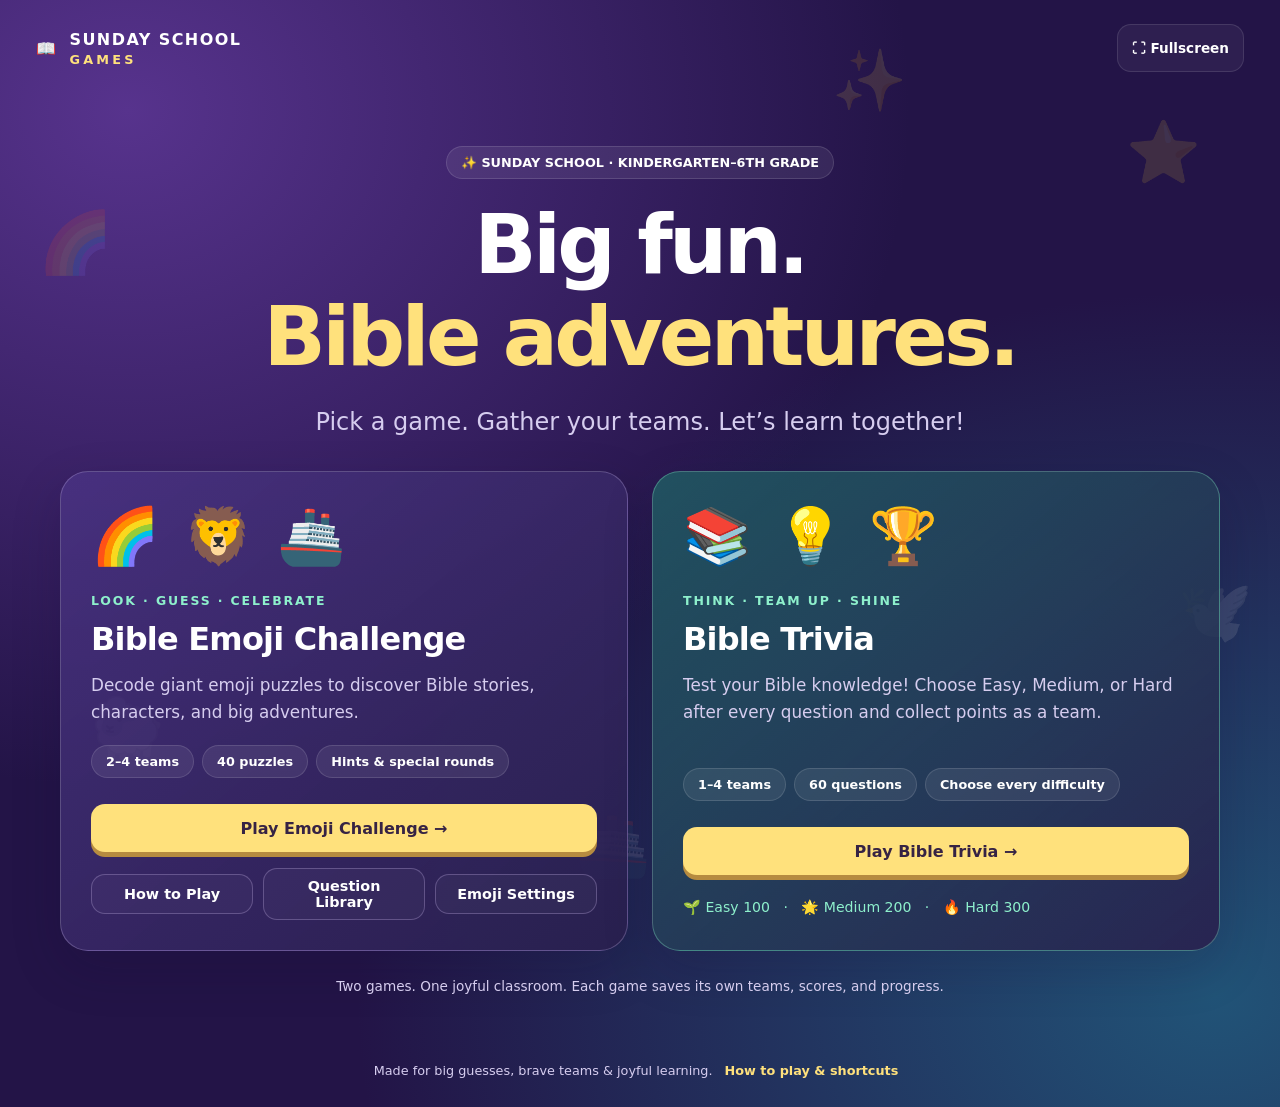
==== commit aba2a9f4: "Add game-selection home and Bible Trivia with per-question difficulty and team scoring" ====
--- a/index.html
+++ b/index.html
@@ -2,19 +2,25 @@
 <html lang="en">
 <head>
 <meta charset="utf-8"><meta name="viewport" content="width=device-width,initial-scale=1"><meta name="theme-color" content="#24145b">
-<meta name="description" content="An offline-ready Bible emoji game for Sunday school. Team play, hints, timers, and 40 Bible puzzles.">
-<title>Bible Emoji Challenge</title><style>
+<meta name="description" content="Sunday school team games for K–6: Bible Emoji Challenge and Bible Trivia. Play offline with saved scores and progress.">
+<title>Sunday School Games · Bible Adventures</title><style>
 :root{color-scheme:dark;--ink:#fff;--muted:#d6cdef;--panel:#332365;--deep:#211443;--yellow:#ffe17c;--mint:#8ef0cc;--red:#ff8d9d;--blue:#8ec8ff;--green:#8fe0b3;--gold:#ffe17c;font-family:ui-rounded,'Trebuchet MS',system-ui,sans-serif}*{box-sizing:border-box}body{margin:0;min-height:100vh;background:radial-gradient(ellipse at 10% 10%,#57338d 0,transparent 48%),radial-gradient(ellipse at 95% 90%,#215377 0,transparent 50%),#231447;color:var(--ink)}button,input,select,textarea{font:inherit}button,a,input,select,textarea{-webkit-tap-highlight-color:transparent}button{cursor:pointer;border:0;border-radius:14px;padding:14px 22px;background:#51407f;color:white;font-weight:800;transition:transform .15s,background .15s,box-shadow .15s;min-height:48px}button:hover:not(:disabled){transform:translateY(-2px);background:#655294}button:active:not(:disabled){transform:translateY(1px)}button:disabled{opacity:.44;cursor:not-allowed}button.primary{background:var(--yellow);color:#362344;box-shadow:0 5px 0 #b68b40}button.primary:hover{background:#ffeb9d}button.good{background:var(--mint);color:#123d37}button.danger{background:#613650;color:#ffe0e5}button.ghost{border:1px solid #a595c966;background:#ffffff08}button.small{padding:9px 13px;min-height:40px;font-size:.9rem}button.text-button{padding:5px 8px;min-height:30px;background:transparent;color:var(--yellow)}:focus-visible{outline:3px solid var(--yellow);outline-offset:4px}a{color:inherit}h1,h2,h3,p{margin-top:0}h1,h2,h3{line-height:1.12}p{line-height:1.6}h1{font-size:clamp(2.5rem,5.6vw,5.6rem);letter-spacing:-.045em}h2{font-size:clamp(1.8rem,3vw,3rem);letter-spacing:-.025em}h3{font-size:1.4rem}label{display:block;font-weight:700;line-height:1.4}input,select,textarea{width:100%;background:#21183f;color:white;border:1px solid #8c7baf;border-radius:10px;padding:12px;margin:7px 0 14px;min-height:46px}textarea{resize:vertical;min-height:84px}input[type=checkbox]{width:23px;height:23px;min-height:0;margin:0;accent-color:#a3efcf}input[type=color]{padding:4px}small,.muted{color:var(--muted)}small{line-height:1.5}.topbar{max-width:1540px;margin:auto;padding:24px 36px;display:flex;align-items:center;justify-content:space-between;gap:15px}#brand{display:flex;gap:12px;align-items:center;text-decoration:none;font-weight:900;font-size:1rem;letter-spacing:.09em}#brand:first-letter{font-size:2rem}.brand-small{display:block;font-size:.8rem;letter-spacing:.25em;color:var(--yellow);margin-top:3px}.top-actions{display:flex;gap:8px}.icon-button{background:#ffffff0d;border:1px solid #ffffff1c;padding:10px 14px;font-size:.85rem}main{max-width:1468px;margin:0 auto;padding:22px 32px 30px;position:relative}footer{text-align:center;font-size:.8rem;padding:22px;color:var(--muted);position:relative}.sky{position:fixed;inset:0;pointer-events:none;overflow:hidden;opacity:.13}.sky span{position:absolute;font-size:60px;animation:float 7s ease-in-out infinite}.sky span:nth-child(1){left:3%;top:23%}.sky span:nth-child(2){left:88%;top:13%;animation-delay:-2s}.sky span:nth-child(3){left:7%;top:77%;animation-delay:-4s}.sky span:nth-child(4){left:92%;top:64%;animation-delay:-1s}.sky span:nth-child(5){left:45%;top:90%;animation-delay:-3s}.sky span:nth-child(6){left:65%;top:5%;animation-delay:-5s}.eyebrow{font-size:.78rem;letter-spacing:.15em;font-weight:900;text-transform:uppercase;color:var(--mint)}.pill{display:inline-flex;align-items:center;padding:8px 14px;background:#ffffff13;border:1px solid #ffffff20;border-radius:99px;font-size:.8rem;font-weight:800;gap:6px}.hero{text-align:center;padding:30px 0 20px}.hero .emoji-art{font-family:'Apple Color Emoji','Segoe UI Emoji','Noto Color Emoji',sans-serif;font-size:clamp(50px,7vw,95px);letter-spacing:.16em;filter:drop-shadow(0 10px 15px #0003);margin:25px 0}.hero h1{margin:14px 0 16px}.hero h1 em{font-style:normal;color:var(--yellow)}.hero .subtitle{font-size:clamp(1.1rem,2vw,1.5rem);color:var(--muted);margin-bottom:24px}.hero-actions{display:flex;justify-content:center;gap:14px;flex-wrap:wrap}.hero-actions button{font-size:1.2rem;padding:18px 32px}.feature-row{display:grid;grid-template-columns:repeat(3,1fr);gap:16px;max-width:850px;margin:36px auto 20px}.feature{border:1px solid #ffffff20;background:#ffffff08;padding:21px;border-radius:20px;text-align:left}.feature b{display:block;font-size:1.1rem;margin-bottom:7px}.feature p{font-size:.9rem;margin:0;color:var(--muted)}.home-links{display:flex;justify-content:center;gap:12px;flex-wrap:wrap}.card{background:linear-gradient(140deg,#443277e8,#2c2059ef);border:1px solid #a595c947;border-radius:26px;padding:28px;box-shadow:0 16px 40px #13092933}.narrow{max-width:960px;margin:10px auto}.section-heading{display:flex;justify-content:space-between;align-items:center;gap:20px;margin:5px 0 24px}.section-heading h2{margin:0}.grid2{display:grid;grid-template-columns:1fr 1fr;gap:20px}.team-setup{display:grid;grid-template-columns:repeat(2,1fr);gap:18px;margin:20px 0}.team-edit{border-left:5px solid var(--team);border-radius:14px;background:#ffffff09;padding:18px}.team-edit .mini-grid{display:grid;grid-template-columns:1fr 100px;gap:12px}.check-label{display:flex;align-items:center;gap:12px;padding:10px 0}.button-row{display:flex;flex-wrap:wrap;align-items:center;gap:10px;margin-top:16px}.game-top{display:flex;justify-content:space-between;align-items:center;margin:0 0 18px;gap:12px}.game-top h2{font-size:clamp(1.3rem,2.1vw,2rem);margin:6px 0}.progress-group{display:flex;align-items:center;gap:16px}.progress-track{height:8px;width:130px;background:#ffffff1a;border-radius:8px;overflow:hidden}.progress-track span{display:block;height:100%;background:var(--mint)}.game-layout{display:grid;grid-template-columns:minmax(0,1fr) 258px;gap:22px}.stage{min-height:430px;padding:25px 30px;position:relative;text-align:center;display:flex;flex-direction:column;justify-content:center;background:radial-gradient(ellipse at top,#58418b66,transparent 70%),#2c2056;border:1px solid #a595c95c;border-radius:28px;box-shadow:0 16px 40px #10072244}.stage-top{display:flex;align-items:center;justify-content:space-between;gap:10px}.difficulty{text-transform:uppercase;letter-spacing:.08em}.difficulty.easy{color:#a2f3cb}.difficulty.medium{color:#ffe49d}.difficulty.hard{color:#ffc1db}.emoji-puzzle{font-family:'Apple Color Emoji','Segoe UI Emoji','Noto Color Emoji',sans-serif;font-size:clamp(52px,6.7vw,110px);line-height:1.6;overflow-wrap:anywhere;padding:20px 0;letter-spacing:.045em;flex:1;display:flex;align-items:center;justify-content:center;filter:drop-shadow(0 5px 8px #0003)}.prompt{font-size:1.15rem;color:var(--muted);margin-bottom:20px}.timer-area{display:flex;align-items:center;gap:16px;margin-top:auto}.timer-number{font-variant-numeric:tabular-nums;font-size:2rem;font-weight:900;min-width:55px}.timer-track{flex:1;height:10px;background:#ffffff19;border-radius:10px;overflow:hidden}.timer-fill{height:100%;background:var(--mint);transition:width .4s linear;border-radius:10px}.timer-area.warning{color:#ffbf9e;animation:pulse .8s infinite}.warning .timer-fill{background:#ffb68b}.time-up{color:var(--yellow);font-weight:900}.stage .hint{background:#ffffff0e;border:1px solid #a595c940;border-radius:14px;text-align:left;padding:13px 18px;font-size:clamp(1rem,1.6vw,1.3rem);margin:6px 0;animation:appear .25s ease-out}.answer{border-top:1px solid #ffffff25;padding:20px 0 5px;animation:appear .35s ease-out}.answer h2{font-size:clamp(2rem,4vw,4rem);color:var(--yellow);margin:0 0 12px}.answer .reference{color:var(--mint);font-weight:900;letter-spacing:.03em;font-size:1.15rem}.answer p{font-size:clamp(1rem,1.7vw,1.4rem);max-width:800px;margin:10px auto}.alternatives{font-size:.88rem!important;color:var(--muted)}.scoreboard{display:flex;flex-direction:column;gap:12px}.team-panel{position:relative;border:1px solid color-mix(in srgb,var(--team) 55%,transparent);border-radius:20px;background:linear-gradient(130deg,color-mix(in srgb,var(--team) 16%,#2a204e),#2a204e);padding:17px 18px;border-left:5px solid var(--team)}.team-panel.active{outline:2px solid var(--team);outline-offset:2px}.team-name{font-size:1.05rem;font-weight:900;color:var(--team);overflow-wrap:anywhere}.team-score{font-size:2.4rem;font-weight:900;line-height:1.1;margin:10px 0 5px;font-variant-numeric:tabular-nums}.team-panel .small{position:absolute;bottom:12px;right:10px;background:#ffffff13;padding:7px 10px}.score-label{font-size:.67rem;letter-spacing:.13em;color:var(--muted);font-weight:800}.leaderboard-label{font-size:.75rem;letter-spacing:.13em;font-weight:900;color:var(--muted);padding-left:4px}.controls{margin-top:18px;display:flex;gap:10px;flex-wrap:wrap}.controls button{flex:1;white-space:nowrap;padding:15px 18px}.teacher-strip{display:flex;justify-content:space-between;gap:12px;flex-wrap:wrap;border-top:1px solid #ffffff20;margin-top:22px;padding-top:15px}.teacher-strip .button-row{margin:0}.award-box{margin-top:18px;padding:18px;border:1px solid #a3efcf55;border-radius:18px;background:#8ef0cc09}.award-box label{font-size:.95rem}.award-box .button-row{justify-content:center;margin-top:8px}.award-box select{max-width:320px;margin:10px 0}.status-line{min-height:25px;color:var(--mint);font-weight:800;margin:14px 0 0;font-size:.95rem}.double-banner{color:#32203b;background:var(--yellow);padding:10px 20px;border-radius:12px;margin-bottom:12px;font-weight:900;letter-spacing:.1em;animation:appear .4s}.final-banner{background:#725294;color:#fff4bc}.library-toolbar{display:flex;gap:12px;flex-wrap:wrap;margin-bottom:10px}.library-toolbar input{flex:1;min-width:200px}.library-toolbar select{max-width:220px}.library-grid{display:grid;grid-template-columns:repeat(3,1fr);gap:16px;margin-top:20px}.library-card{padding:20px;border:1px solid #ffffff25;border-radius:20px;background:#ffffff08}.library-card.disabled{opacity:.65}.library-card .preview{font-size:2.1rem;line-height:1.5;margin:14px 0}.library-card h3{font-size:1.15rem;margin-bottom:10px}.library-card p{font-size:.85rem;color:var(--muted)}.library-card .button-row{justify-content:space-between}.library-card .check-label{font-size:.8rem}.edit-grid{display:grid;grid-template-columns:1fr 1fr;gap:0 16px}.edit-grid .wide{grid-column:1/-1}.empty{padding:40px;text-align:center;color:var(--muted)}dialog{color:white;background:#302153;border:1px solid #a595c9;border-radius:24px;max-width:760px;width:calc(100% - 28px);padding:30px;max-height:90vh;box-shadow:0 25px 100px #0009}dialog::backdrop{background:#100822bb;backdrop-filter:blur(6px)}.modal-heading{display:flex;align-items:center;justify-content:space-between;gap:20px;margin-bottom:22px}.modal-heading h2{font-size:1.8rem;margin:0}.modal-heading button{padding:8px 14px}.modal-content p{color:var(--muted)}.modal-content li{margin:12px 0;line-height:1.6}kbd{background:#ffffff18;border-radius:5px;padding:3px 7px;color:white}.shortcut-grid{display:grid;grid-template-columns:1fr 1fr;gap:12px}.celebration{text-align:center;padding:22px}.trophy{font-size:90px;animation:float 4s ease-in-out infinite}.celebration h1{font-size:clamp(2.7rem,5vw,5rem);color:var(--yellow);margin:18px 0}.winner{font-size:clamp(1.5rem,3vw,2.5rem);font-weight:900}.rankings{max-width:760px;margin:28px auto;display:flex;flex-direction:column;gap:12px}.rank-row{display:flex;align-items:center;gap:16px;text-align:left;background:#ffffff0b;border:1px solid #ffffff20;border-radius:17px;padding:18px 24px;border-left:5px solid var(--team);font-size:1.3rem;font-weight:800}.rank-row strong{margin-left:auto;font-size:1.8rem}.rank-row .rank{color:var(--yellow);min-width:34px}.saved-note{color:var(--muted);font-size:.85rem;margin:18px 0}#toast{position:fixed;bottom:25px;left:50%;transform:translate(-50%,30px);background:#fff1c2;color:#302044;padding:14px 22px;border-radius:14px;box-shadow:0 10px 40px #0005;z-index:20;opacity:0;pointer-events:none;transition:all .2s;max-width:90%;font-weight:800}#toast.visible{opacity:1;transform:translate(-50%,0)}#confetti{position:fixed;inset:0;pointer-events:none;overflow:hidden;z-index:30}.confetto{position:absolute;top:-20px;width:10px;height:16px;animation:fall 2.8s ease-in forwards}.bump{animation:bump .4s ease-out}.file-input{max-width:100%}.notice{padding:14px;border-radius:12px;background:#ffe17c14;color:#ffebac;font-size:.9rem;margin:12px 0}#storage-warning{background:#ffe17c;color:#302044;padding:12px;text-align:center;font-weight:bold}.sr-only{position:absolute;width:1px;height:1px;padding:0;overflow:hidden;clip:rect(0,0,0,0);white-space:nowrap}@keyframes float{50%{transform:translateY(-14px) rotate(4deg)}}@keyframes appear{from{opacity:0;transform:translateY(10px)}to{opacity:1;transform:translateY(0)}}@keyframes pulse{50%{opacity:.6}}@keyframes bump{50%{transform:scale(1.04)}}@keyframes fall{to{transform:translateY(105vh) rotate(700deg);opacity:0}}@media(min-width:1600px){.stage{min-height:550px}.emoji-puzzle{font-size:120px}.team-score{font-size:3rem}.team-panel{padding:22px}.game-layout{grid-template-columns:minmax(0,1fr) 290px}}@media(max-width:1000px){.game-layout{grid-template-columns:minmax(0,1fr)}.scoreboard{display:grid;grid-template-columns:repeat(4,1fr);order:1}.leaderboard-label{grid-column:1/-1}.team-panel{padding:14px 12px}.team-name{font-size:.9rem}.team-score{font-size:2rem}.library-grid{grid-template-columns:repeat(2,1fr)}.stage{min-height:370px}.emoji-puzzle{font-size:clamp(52px,9vw,90px)}main{padding:15px 22px}.topbar{padding:20px 22px}.team-panel .small{position:static;margin-top:7px}}@media(max-width:600px){.topbar{padding:16px;align-items:flex-start}.top-actions{gap:5px;justify-content:flex-end;flex-wrap:wrap;max-width:190px}.icon-button{font-size:.7rem;padding:8px;min-height:36px}#brand{font-size:.72rem;gap:6px}.brand-small{font-size:.6rem}main{padding:12px}.hero{padding:10px 0}.hero .emoji-art{font-size:44px;letter-spacing:0}.hero h1{font-size:2.75rem}.hero-actions button{width:100%;font-size:1.1rem}.feature-row{grid-template-columns:1fr;gap:8px;margin-top:25px}.feature{padding:15px}.feature b{font-size:1rem}.feature p{font-size:.85rem}.home-links button{flex:1}.grid2,.team-setup,.edit-grid{grid-template-columns:1fr}.card{padding:20px}.game-top{align-items:flex-start}.progress-group{flex-direction:column;gap:8px;align-items:flex-end}.progress-track{width:80px}.game-top h2{font-size:1.2rem}.stage{padding:18px 14px;min-height:340px}.emoji-puzzle{font-size:48px;padding:20px 0}.stage-top{flex-wrap:wrap}.pill{font-size:.7rem;padding:7px 10px}.prompt{font-size:.95rem}.scoreboard{grid-template-columns:repeat(2,1fr)}.controls button{flex:1 1 40%;font-size:.9rem;padding:13px}.teacher-strip .button-row{width:100%}.teacher-strip button{flex:1}.library-grid{grid-template-columns:1fr}.section-heading{align-items:flex-start}.section-heading h2{font-size:1.7rem}.library-toolbar select{max-width:none}.rank-row{padding:16px;font-size:1rem}.rank-row strong{font-size:1.5rem}dialog{padding:20px}.shortcut-grid{grid-template-columns:1fr}.award-box select{max-width:100%}footer{font-size:.7rem}.celebration{padding:15px 0}.button-row.stretch button{flex:1}}@media(prefers-reduced-motion:reduce){*,*::before,*::after{animation:none!important;transition:none!important;scroll-behavior:auto!important}.confetto{display:none}}@media print{.topbar,footer,.controls,.teacher-strip{display:none}body{background:white;color:black}}
 /* Space emoji glyphs with layout gaps: emoji-font spaces differ across devices. */
 .emoji-puzzle{flex-wrap:wrap;align-content:center;gap:12px 20px;line-height:1.3;letter-spacing:0}.emoji-symbol{display:inline-flex;white-space:nowrap}
 @media(min-width:1001px) and (max-height:850px){.topbar{padding:16px 28px}main{padding:8px 24px}.game-top{margin-bottom:12px}.stage{min-height:340px;padding:20px}.emoji-puzzle{font-size:clamp(52px,5.2vw,86px);padding:12px 0}.team-panel{padding:14px}.team-score{font-size:2rem}.teacher-strip{margin-top:14px;padding-top:12px}footer{padding:12px}}
 @media(max-width:600px){.emoji-puzzle{gap:10px 12px}}
+/* Shared game hub and teacher-led trivia. */
+[hidden]{display:none!important}
+body[data-mode="hub"] #sound,body[data-mode="hub"] #settings,body[data-mode="trivia"] #sound,body[data-mode="trivia"] #settings{display:none}
+.hub-hero{text-align:center;padding:28px 0 30px}.hub-hero h1{margin:20px 0;font-size:clamp(3rem,6.4vw,6rem)}.hub-hero h1 em{color:var(--yellow);font-style:normal}.hub-hero .subtitle{font-size:clamp(1.05rem,2vw,1.5rem);color:var(--muted);margin:0}.game-cards{display:grid;grid-template-columns:1fr 1fr;gap:24px;max-width:1160px;margin:auto}.game-card{padding:30px;border:1px solid #bba8df55;border-radius:28px;background:linear-gradient(140deg,#4b3485cc,#29204ee8);display:flex;flex-direction:column;box-shadow:0 18px 50px #120b3233;min-width:0}.trivia-card{background:linear-gradient(140deg,#1f6666bb,#29204ee8);border-color:#8ef0cc55}.game-card-art{font-size:clamp(2.5rem,4.3vw,4.3rem);margin:2px 0 24px;letter-spacing:.06em}.game-card h2{font-size:clamp(1.8rem,2.5vw,2.6rem);margin:14px 0}.game-card>p{color:var(--muted);margin-bottom:20px;font-size:1.05rem}.card-tags{display:flex;flex-wrap:wrap;gap:8px;margin:auto 0 10px}.game-card .button-row button{flex:1}.game-card .trivia-card-points{font-size:.88rem;margin:20px 0 0;color:var(--mint);line-height:1.8}.hub-note{text-align:center;margin:25px 0 5px}.trivia-point-guide{display:grid;grid-template-columns:repeat(3,1fr);gap:10px}.trivia-point-guide span{border:1px solid #ffffff25;border-radius:14px;background:#ffffff08;padding:14px;line-height:1.6}.trivia-point-guide b{display:block;color:var(--yellow)}.trivia-stage{min-height:350px}.trivia-question-label{margin:28px 0 0}.trivia-question{font-size:clamp(1.9rem,3.8vw,3.7rem);line-height:1.22;letter-spacing:-.025em;margin:20px auto 30px;max-width:1000px;overflow-wrap:anywhere}.trivia-answer h2{font-size:clamp(1.8rem,3vw,3rem)}.trivia-next{margin-top:22px;text-align:center;padding:24px}.trivia-next h2{font-size:clamp(1.6rem,2.5vw,2.5rem);margin-bottom:12px}.difficulty-choices{display:grid;grid-template-columns:repeat(3,1fr);gap:12px;margin-top:22px}.difficulty-choice{padding:20px 12px;display:flex;flex-direction:column;align-items:center;gap:8px;white-space:normal;border:1px solid #ffffff40;background:#ffffff0a;color:white;min-width:0}.difficulty-choice.easy{background:#9debc01a;border-color:#9debc077}.difficulty-choice.medium{background:#ffe18b1a;border-color:#ffe18b77}.difficulty-choice.hard{background:#ff9aaa1a;border-color:#ff9aaa77}.difficulty-choice strong{font-size:1.6rem}.difficulty-choice b{color:var(--yellow);font-size:1.2rem}.choice-icon{font-size:2rem}.difficulty-choice small{font-size:.75rem;font-weight:500}.difficulty-choice>span:not(.choice-icon){font-size:.85rem}.trivia-stage .prompt{margin-bottom:12px}
+@media(max-width:800px){.game-cards{grid-template-columns:1fr;max-width:630px}.hub-hero{padding-top:15px}.game-card-art{font-size:3rem}.game-card{padding:24px}.trivia-stage{min-height:300px}}
+@media(max-width:600px){.difficulty-choices{gap:7px}.difficulty-choice{padding:14px 6px}.difficulty-choice strong{font-size:1.15rem}.difficulty-choice b{font-size:1rem}.difficulty-choice small{font-size:.65rem}.difficulty-choice>span:not(.choice-icon){font-size:.75rem}.trivia-next{padding:18px 12px}.trivia-point-guide{grid-template-columns:1fr}.hub-hero h1{font-size:3rem}.card-tags .pill{font-size:.7rem}.game-card .button-row button{flex-basis:100%}.trivia-question{font-size:1.9rem}.hub-hero>.pill{font-size:.63rem}}
 
 </style>
 </head>
 <body>
 <div class="sky" aria-hidden="true"><span>🌈</span><span>⭐</span><span>🐑</span><span>🕊️</span><span>🚢</span><span>✨</span></div>
-<header class="topbar"><a href="#" id="brand" aria-label="Bible Emoji Challenge home">📖 <span>BIBLE EMOJI<span class="brand-small">CHALLENGE</span></span></a><div class="top-actions"><button id="sound" class="icon-button" aria-label="Toggle sound">🔇 Sound off</button><button id="fullscreen" class="icon-button">⛶ Fullscreen</button><button id="settings" class="icon-button">⚙ Settings</button></div></header>
+<header class="topbar"><a href="#" id="brand" aria-label="All Sunday school games">📖 <span>SUNDAY SCHOOL<span class="brand-small">GAMES</span></span></a><div class="top-actions"><button id="sound" class="icon-button" aria-label="Toggle sound">🔇 Sound off</button><button id="fullscreen" class="icon-button">⛶ Fullscreen</button><button id="settings" class="icon-button">⚙ Settings</button></div></header>
 <main id="app"></main>
 <footer>Made for big guesses, brave teams & joyful learning. <button id="help" class="text-button">How to play & shortcuts</button></footer>
 <dialog id="modal"><div id="modal-body"></div></dialog>
@@ -114,6 +120,134 @@
 })(typeof window!=='undefined'?window:globalThis);
 
 </script><script>
+/* Verbal-answer Bible trivia: 20 questions per age band, across both Testaments. */
+(function(root){
+const rows={
+easy:[
+['Who built an ark to keep his family and animals safe from a flood?','Noah',[],'Genesis 6:13–22','Noah obeyed God and built the ark.'],
+['Who defeated Goliath with a sling and a stone?','David',[],'1 Samuel 17:40–50','David trusted God as he faced the giant Goliath.'],
+['Who was swallowed by a great fish?','Jonah',[],'Jonah 1:17','God sent a great fish, and Jonah prayed inside it.'],
+['Who was Jesus’ mother?','Mary',[],'Luke 1:26–35; 2:6–7','Mary was chosen to be the mother of Jesus.'],
+['In which town was Jesus born?','Bethlehem',[],'Luke 2:4–7','Mary and Joseph were in Bethlehem when Jesus was born.'],
+['What kind of work did the shepherds do?','They cared for sheep',['Looked after sheep'],'Luke 2:8–20','Shepherds were watching their flocks when angels announced Jesus’ birth.'],
+['Who was protected by God in a den of lions?','Daniel',[],'Daniel 6:16–23','God sent an angel to shut the lions’ mouths.'],
+['What did Jesus use, along with two fish, to feed a crowd of five thousand men?','Five loaves of bread',['Five loaves','Bread'],'John 6:9–13','A boy brought five barley loaves and two fish. Jesus fed the crowd with food left over.'],
+['What did God put in the clouds as a sign of his promise after the flood?','A rainbow',['Rainbow'],'Genesis 9:12–17','The rainbow was a sign of God’s covenant with Noah and living creatures.'],
+['What did God create on the first day?','Light',[],'Genesis 1:3–5','God said for there to be light and separated light from darkness.'],
+['Who were the first man and woman in Genesis?','Adam and Eve',['Eve and Adam'],'Genesis 2:7–25; 3:20','Genesis tells how God made the first people and placed them in a garden.'],
+['What did Jesus do when a storm frightened his disciples in a boat?','He calmed the storm',['Stopped the wind and waves'],'Mark 4:35–41','Jesus spoke to the wind and sea, and they became calm.'],
+['What animal did the shepherd search for in Jesus’ story about one that was lost?','A sheep',['Sheep','A lost sheep'],'Luke 15:3–7','The shepherd searched for one missing sheep and rejoiced when he found it.'],
+['Who climbed a tree so he could see Jesus?','Zacchaeus',[],'Luke 19:1–6','Zacchaeus was short, so he climbed a sycamore tree to see Jesus.'],
+['What did Jesus ride into Jerusalem?','A donkey',['Donkey','A colt'],'Matthew 21:1–9','Jesus entered Jerusalem riding a donkey as people welcomed him.'],
+['What happened to Jesus on the third day after his death?','He rose from the dead',['The resurrection','He came back to life'],'Luke 24:1–7','The women found the tomb empty and heard that Jesus was alive.'],
+['Who received the Ten Commandments from God on Mount Sinai?','Moses',[],'Exodus 19:20; 20:1–17; 31:18','God gave Moses instructions for the people of Israel.'],
+['How many disciples did Jesus choose to be his apostles?','Twelve',['12'],'Luke 6:12–16','Jesus chose twelve of his disciples and called them apostles.'],
+['When people brought children to Jesus, did he welcome them or send them away?','He welcomed them',['Welcomed them','Blessed them'],'Mark 10:13–16','Jesus welcomed the children and blessed them.'],
+['In Jesus’ story, who helped a hurt traveler when others passed by?','A Samaritan',['The Good Samaritan'],'Luke 10:30–37','The Samaritan showed mercy by caring for the wounded traveler.']
+],
+medium:[
+['What sea did the Israelites cross on dry ground after leaving Egypt?','The Red Sea',['Red Sea','Sea of Reeds'],'Exodus 14:21–22','God opened a path through the sea, and the Israelites crossed on dry ground.'],
+['Who led Israel when the walls of Jericho fell?','Joshua',[],'Joshua 6:1–20','Joshua followed God’s instructions for the people to march around Jericho.'],
+['How many times did the Israelites march around Jericho on the seventh day?','Seven times',['Seven','7'],'Joshua 6:15','On the seventh day, the people marched around the city seven times.'],
+['What was the name of the garden where Adam and Eve lived?','Eden',['The Garden of Eden'],'Genesis 2:8','God planted a garden in Eden and placed the man there.'],
+['Which son of Jacob received a special robe from his father?','Joseph',[],'Genesis 37:3–4','Jacob gave Joseph a special robe, and Joseph’s brothers became jealous.'],
+['What did Jesus turn water into at a wedding in Cana?','Wine',[],'John 2:1–11','At Cana, Jesus told servants to fill jars with water, which became wine.'],
+['Who stepped out of a boat to walk on the water toward Jesus?','Peter',[],'Matthew 14:28–31','Peter stepped toward Jesus, became afraid, and Jesus reached out to save him.'],
+['Which queen bravely spoke to the king to help protect the Jewish people?','Esther',['Queen Esther'],'Esther 4:13–16; 7:1–6','Esther courageously spoke up when her people were threatened.'],
+['Who stayed with her mother-in-law Naomi and went with her to Bethlehem?','Ruth',[],'Ruth 1:16–22','Ruth remained loyal to Naomi and traveled with her to Bethlehem.'],
+['What was the name of the man Jesus called out of a tomb?','Lazarus',[],'John 11:38–44','Jesus called Lazarus to come out and brought him back to life.'],
+['Who baptized Jesus in the Jordan River?','John the Baptist',['John'],'Matthew 3:13–17','John baptized Jesus, and a voice from heaven spoke about God’s beloved Son.'],
+['Who denied knowing Jesus three times before the rooster crowed?','Peter',['Simon Peter'],'Luke 22:54–62','Peter denied knowing Jesus and then wept when he remembered Jesus’ words.'],
+['What did Jesus’ friends open to lower a man on a mat into a crowded house?','The roof',['A hole in the roof'],'Mark 2:1–12','Four friends lowered the man through the roof so he could reach Jesus.'],
+['What city was Saul traveling to when Jesus met him in a bright light?','Damascus',[],'Acts 9:1–9','Saul met Jesus on the road to Damascus.'],
+['What was Moses looking after when he saw the burning bush?','Sheep',['A flock','His father-in-law’s flock'],'Exodus 3:1–2','Moses was caring for Jethro’s flock when he saw the bush burning without being consumed.'],
+['What did God provide on the ground for the Israelites to eat in the wilderness?','Manna',['Bread from heaven'],'Exodus 16:13–18, 31','God provided manna, which the people gathered to eat.'],
+['In the parable of the sower, what happened to seed that fell on good soil?','It grew and produced a crop',['It produced grain','It bore fruit'],'Mark 4:8, 20','Jesus compared good soil to people who hear and accept God’s word.'],
+['Who was the older brother of Moses and served as his spokesman?','Aaron',[],'Exodus 4:14–16','God said that Aaron would help Moses speak to the people.'],
+['What did the father do when his lost son returned home in Jesus’ parable?','He ran to welcome him and celebrated',['He welcomed him','He hugged him','He forgave him'],'Luke 15:20–24','The father joyfully welcomed his returning son and called for a celebration.'],
+['What did Jesus share with his disciples to remember him at the Last Supper?','Bread and a cup',['Bread and wine'],'Luke 22:14–20','Jesus shared bread and a cup and told his disciples to remember him.']
+],
+hard:[
+['On which mountain did God answer Elijah’s prayer with fire?','Mount Carmel',['Carmel'],'1 Kings 18:19–39','God answered Elijah with fire, and the people recognized the Lord as God.'],
+['How many men were in Gideon’s army when they went against Midian?','Three hundred',['300'],'Judges 7:7–8','God used Gideon’s small army of three hundred to deliver Israel.'],
+['What did Gideon’s soldiers break to reveal their hidden torches?','Clay jars that they broke',['Jars','Pitchers'],'Judges 7:16–20','The soldiers hid torches inside jars, then broke the jars and held up the lights.'],
+['Who interpreted the mysterious writing on King Belshazzar’s wall?','Daniel',[],'Daniel 5:13–28','Daniel explained the message that appeared during the king’s feast.'],
+['Which prophet told a widow to borrow empty jars for her little supply of oil?','Elisha',[],'2 Kings 4:1–7','The oil filled the borrowed jars so the widow could sell it and pay her debts.'],
+['Who dreamed of a stairway reaching to heaven with angels going up and down?','Jacob',[],'Genesis 28:10–17','God promised to be with Jacob as he dreamed of the stairway.'],
+['What name did Jacob give the place where he dreamed of the stairway?','Bethel',[],'Genesis 28:18–19','Jacob named the place Bethel after God spoke to him there.'],
+['What were Paul and Silas doing in prison at midnight before the earthquake?','Praying and singing hymns',['Praying and singing'],'Acts 16:25–26','Paul and Silas prayed and sang, and the other prisoners listened.'],
+['Which woman hid the Israelite spies in Jericho?','Rahab',[],'Joshua 2:1–6','Rahab hid the spies and helped them escape from Jericho.'],
+['What did Rahab tie in her window as the agreed sign for the spies?','A scarlet cord',['A red cord','A scarlet rope','A red rope'],'Joshua 2:17–21','The spies told Rahab to tie a scarlet cord in her window.'],
+['Who heard God calling his name as a boy while serving with Eli?','Samuel',[],'1 Samuel 3:1–10','Eli helped Samuel understand that the Lord was calling him.'],
+['Which king asked God for wisdom to lead the people?','Solomon',['King Solomon'],'1 Kings 3:5–12','Solomon asked for a discerning heart to govern the people well.'],
+['In the parable of the ten bridesmaids, what extra supply did the five wise ones bring?','Oil for their lamps',['Oil','Extra oil'],'Matthew 25:1–13','The wise bridesmaids brought oil and were ready when the bridegroom arrived.'],
+['What was the name of the woman who sold purple cloth and welcomed Paul in Philippi?','Lydia',[],'Acts 16:13–15','Lydia listened to Paul’s message and offered hospitality to him and his companions.'],
+['Who climbed into a chariot to explain Isaiah to an Ethiopian official?','Philip',[],'Acts 8:26–35','Philip explained how the passage in Isaiah pointed to Jesus.'],
+['Who was chosen by lot to join the eleven apostles after Judas?','Matthias',[],'Acts 1:23–26','The believers prayed and cast lots, and Matthias was chosen.'],
+['Which man asked Pilate for Jesus’ body and placed it in a tomb?','Joseph of Arimathea',['Joseph'],'Luke 23:50–53','Joseph of Arimathea wrapped Jesus’ body and laid it in a new tomb.'],
+['What were the names of the two sisters whose brother was Lazarus?','Mary and Martha',['Martha and Mary'],'John 11:1–5','Mary, Martha, and Lazarus lived in Bethany. Jesus loved this family.'],
+['What happened to the people’s languages at the Tower of Babel?','God confused their language so they could not understand each other',['Their languages became different','They could not understand one another'],'Genesis 11:1–9','The people stopped building the city and were scattered across the earth.'],
+['Which prophet challenged King David with a story about a rich man taking a poor man’s lamb?','Nathan',[],'2 Samuel 12:1–13','Nathan used the story to help David recognize the wrong he had done.']
+]};
+const questions=Object.entries(rows).flatMap(([difficulty,list])=>list.map(([question,answer,alternatives,reference,explanation],i)=>({id:`trivia-${difficulty}-${i+1}`,difficulty,question,answer,alternatives,reference,explanation})));
+if(typeof module!=='undefined')module.exports=questions;else root.TRIVIA_QUESTIONS=questions;
+})(typeof window!=='undefined'?window:globalThis);
+
+</script><script>
+/* Trivia rules are independent from Emoji Challenge progress. */
+(function(root){
+'use strict';
+const values={easy:100,medium:200,hard:300};
+const copy=o=>JSON.parse(JSON.stringify(o));
+function create(teams,limit=20){if(!Array.isArray(teams)||teams.length<1||teams.length>4)throw Error('Choose 1–4 teams.');if(![10,15,20,30,60].includes(limit))throw Error('Choose a valid game length.');return{version:1,teams:teams.map(t=>({...t,score:0})),limit,rounds:[],index:-1,history:[],complete:false};}
+function available(g,bank,difficulty){const used=new Set(g.rounds.map(r=>r.question.id));return bank.filter(q=>q.difficulty===difficulty&&!used.has(q.id));}
+function draw(g,bank,difficulty,rng=Math.random){if(g.complete||!values[difficulty]||g.rounds.length>=g.limit||g.rounds.some(r=>r.status==='pending'))return false;const pool=available(g,bank,difficulty);if(!pool.length)return false;g.rounds.push({question:copy(pool[Math.floor(rng()*pool.length)]),revealed:false,status:'pending',team:null,points:0});g.index=g.rounds.length-1;return true;}
+function snapshot(g){g.history.push({scores:g.teams.map(t=>t.score),results:g.rounds.map(r=>({status:r.status,team:r.team,points:r.points}))});if(g.history.length>100)g.history.shift();}
+function judge(g,team){const r=g.rounds[g.index];if(g.complete||!r||r.status!=='pending'||!r.revealed||team!==null&&(!Number.isInteger(team)||!g.teams[team]))return false;snapshot(g);r.status=team===null?'incorrect':'correct';r.team=team;r.points=team===null?0:values[r.question.difficulty];if(team!==null)g.teams[team].score+=r.points;return true;}
+function skip(g){const r=g.rounds[g.index];if(g.complete||!r||r.status!=='pending')return false;snapshot(g);r.status='skipped';r.revealed=true;return true;}
+function adjust(g,team,delta){if(g.complete||!g.teams[team]||!Number.isSafeInteger(delta)||Math.abs(delta)>1000000||!Number.isSafeInteger(g.teams[team].score+delta))return false;snapshot(g);g.teams[team].score+=delta;return true;}
+function undo(g){if(g.complete)return false;const h=g.history.pop();if(!h)return false;g.teams.forEach((t,i)=>t.score=h.scores[i]);h.results.forEach((r,i)=>Object.assign(g.rounds[i],r));const unresolved=g.rounds.findIndex(r=>r.status==='pending');if(unresolved>=0)g.index=unresolved;return true;}
+function rankings(g){return g.teams.map(t=>({...t,rank:1+g.teams.filter(o=>o.score>t.score).length})).sort((a,b)=>a.rank-b.rank);}
+function validate(g){try{if(!g||g.version!==1||!Array.isArray(g.teams)||g.teams.length<1||g.teams.length>4||![10,15,20,30,60].includes(g.limit)||!Array.isArray(g.rounds)||g.rounds.length>g.limit||!Array.isArray(g.history)||!Number.isInteger(g.index)||g.index< -1||g.index>=g.rounds.length)return false;if(g.teams.some(t=>typeof t.name!=='string'||t.name.length>40||!Number.isSafeInteger(t.score)||!/^#[0-9a-f]{6}$/i.test(t.color)||typeof t.mascot!=='string'))return false;const seen=new Set();for(const r of g.rounds){const q=r.question;if(!q||!values[q.difficulty]||!['id','question','answer','reference','explanation'].every(k=>typeof q[k]==='string')||!Array.isArray(q.alternatives)||q.alternatives.some(a=>typeof a!=='string')||seen.has(q.id)||!['pending','correct','incorrect','skipped'].includes(r.status)||typeof r.revealed!=='boolean'||!Number.isFinite(r.points)||(r.team!==null&&(!Number.isInteger(r.team)||!g.teams[r.team])))return false;seen.add(q.id);}return g.history.every(h=>Array.isArray(h.scores)&&h.scores.length===g.teams.length&&h.scores.every(Number.isSafeInteger)&&Array.isArray(h.results)&&h.results.length<=g.rounds.length&&h.results.every(r=>['pending','correct','incorrect','skipped'].includes(r.status)&&(r.team===null||Number.isInteger(r.team)&&!!g.teams[r.team])&&Number.isFinite(r.points)));}catch{return false;}}
+const api={values,create,available,draw,judge,skip,adjust,undo,rankings,validate};if(typeof module!=='undefined')module.exports=api;else root.TriviaEngine=api;
+})(typeof window!=='undefined'?window:globalThis);
+
+</script><script>
+(function(){
+'use strict';
+const E=TriviaEngine,bank=TRIVIA_QUESTIONS,key='bibleTrivia.game.v1';
+const $=s=>document.querySelector(s),esc=s=>String(s).replace(/[&<>"']/g,c=>({'&':'&amp;','<':'&lt;','>':'&gt;','"':'&quot;',"'":'&#39;'}[c]));
+const button=(a,text,cls='ghost',disabled=false,extra='')=>`<button type="button" data-trivia="${a}" class="${cls}" ${disabled?'disabled':''} ${extra}>${text}</button>`;
+const labels={easy:'Easy',medium:'Medium',hard:'Hard'},grades={easy:'K–2',medium:'Grades 3–4',hard:'Grades 5–6'};
+const colors=['#ff9aaa','#9fd1ff','#9debc0','#ffe18b'],mascots=['🦁','🐬','🐑','⭐'];
+let game=null,active=false,callbacks={},count=4,limit=20,pending=null;
+let draft=['Team Red','Team Blue','Team Green','Team Yellow'].map((name,i)=>({name,color:colors[i],mascot:mascots[i]}));
+try{const saved=JSON.parse(localStorage.getItem(key));if(E.validate(saved))game=saved;}catch{}
+function save(){if(game)try{localStorage.setItem(key,JSON.stringify(game));}catch{callbacks.storageFailure?.();}}
+function close(){$('#modal').close();}
+function modal(title,body){$('#modal-body').innerHTML=`<div class="modal-heading"><h2>${esc(title)}</h2>${button('close','✕','ghost small',false,'aria-label="Close dialog"')}</div>${body}`;if(!$('#modal').open)$('#modal').showModal();}
+function confirm(title,body,action){modal(title,`<p>${esc(body)}</p><div class="button-row">${button(action,'Confirm','primary')}${button('close','Cancel')}</div>`);}
+function capture(){const f=$('#trivia-setup-form');if(!f)return;for(let i=0;i<count;i++)draft[i].name=f.elements['team'+i].value.trim()||'Team '+(i+1);limit=Number(f.elements.limit.value);}
+function setup(){document.body.dataset.mode='trivia';$('#app').innerHTML=`<div class="narrow card"><div class="section-heading"><div><p class="eyebrow">📚 BIBLE TRIVIA</p><h2>Gather your bright minds.</h2></div>${button('home','← All Games','ghost small')}</div><p class="muted">Give answers out loud. The teacher reveals, awards points, and chooses each question’s difficulty.</p><form id="trivia-setup-form"><div class="grid2"><label>Number of teams<select id="trivia-team-count">${[1,2,3,4].map(n=>`<option value="${n}" ${n===count?'selected':''}>${n} team${n>1?'s':''}</option>`).join('')}</select></label><label>Game length<select name="limit">${[10,15,20,30,60].map(n=>`<option value="${n}" ${n===limit?'selected':''}>${n===60?'All 60 questions':n+' questions'}</option>`).join('')}</select></label></div><div class="team-setup">${draft.slice(0,count).map((t,i)=>`<div class="team-edit" style="--team:${t.color}"><label>${t.mascot} Team ${i+1} name<input name="team${i}" value="${esc(t.name)}" maxlength="32" required></label></div>`).join('')}</div><div class="trivia-point-guide"><span>🌱 Easy · K–2 <b>100 pts</b></span><span>🌟 Medium · 3–4 <b>200 pts</b></span><span>🔥 Hard · 5–6 <b>300 pts</b></span></div><p class="saved-note">60 questions · No repeats · Progress saves automatically · Change difficulty every round</p><div class="button-row"><button type="submit" class="primary">Choose the First Question →</button>${button('help','How to Play')}</div></form></div>`;}
+function choices(){const pendingRound=game.rounds.findIndex(r=>r.status==='pending');if(pendingRound>=0)return `<section class="trivia-next card"><h3>One question still needs a result.</h3>${button('unfinished','Review That Question','primary')}</section>`;if(game.rounds.length>=game.limit||!Object.keys(labels).some(d=>E.available(game,bank,d).length))return `<section class="trivia-next card"><h2>That’s the last question!</h2><p class="muted">Wonderful teamwork. Ready to celebrate?</p>${button('results','🎉 See Final Scores','primary')}</section>`;
+return `<section class="trivia-next card" aria-label="Choose next question difficulty"><p class="eyebrow">${game.rounds.length?'TEACHER’S CHOICE · NEXT QUESTION':'LET’S GET STARTED'}</p><h2>${game.rounds.length?'What’s next?':'Choose the first question.'}</h2><p class="muted">Pick the right challenge for your class. You can change it every time.</p><div class="difficulty-choices">${Object.keys(labels).map((d,i)=>{const remaining=E.available(game,bank,d).length;return button('draw',`<span class="choice-icon">${['🌱','🌟','🔥'][i]}</span><strong>${labels[d]}</strong><span>${grades[d]}</span><b>${E.values[d]} points</b><small>${remaining?remaining+' questions left':'All used — choose another level'}</small>`,'difficulty-choice '+d,!remaining,`data-difficulty="${d}"`);}).join('')}</div></section>`;}
+function scoreboard(){const turn=game.rounds.length?game.index%game.teams.length:0;return `<aside class="scoreboard" aria-label="Trivia team scores"><div class="leaderboard-label">🏅 TRIVIA SCOREBOARD</div>${game.teams.map((t,i)=>`<div class="team-panel ${i===turn?'active':''}" style="--team:${t.color}"><div class="team-name">${esc(t.mascot)} ${esc(t.name)}</div><div class="team-score">${t.score.toLocaleString()}</div><div class="score-label">POINTS</div>${button('adjust','± Score','small',false,`data-team="${i}" aria-label="Adjust ${esc(t.name)} score"`)}</div>`).join('')}</aside>`;}
+function render(){document.body.dataset.mode='trivia';if(game.complete){results();return;}const r=game.rounds[game.index],q=r?.question,team=game.teams[r?game.index%game.teams.length:0];
+$('#app').innerHTML=`<div class="game-top"><div><span class="eyebrow">📚 BIBLE TRIVIA</span><h2>${esc(team.mascot)} ${esc(team.name)}${r?', you’re up!':', get ready!'}</h2></div><span class="pill">${r?'Question '+(game.index+1):'Ready for question 1'} / ${game.limit}</span></div><div class="game-layout"><div>${r?`<section class="stage trivia-stage" aria-label="Trivia question"><div class="stage-top"><span class="pill difficulty ${q.difficulty}">${labels[q.difficulty]} · ${grades[q.difficulty]}</span><span class="pill">${E.values[q.difficulty]} points</span></div><p class="eyebrow trivia-question-label">QUESTION ${game.index+1}</p><h1 class="trivia-question">${esc(q.question)}</h1>${r.revealed?`<div class="answer trivia-answer"><h2>${esc(q.answer)}</h2><div class="reference">📖 ${esc(q.reference)}</div><p>${esc(q.explanation)}</p>${q.alternatives.length?`<p class="alternatives">Also accept: ${q.alternatives.map(esc).join(' · ')}</p>`:''}</div>`:'<p class="prompt">Discuss with your team, then tell the teacher your answer.</p>'}</section><div class="controls">${button('reveal',r.revealed?'✓ Answer Revealed':'✨ Reveal Answer','primary',r.revealed)}${button('skip','Skip · 0 Points','ghost',r.status!=='pending')}</div>${r.revealed?`<section class="award-box" aria-label="Judge trivia answer"><label for="trivia-award-team">Which team earned ${E.values[q.difficulty]} points?</label><select id="trivia-award-team">${game.teams.map((t,i)=>`<option value="${i}" ${i===game.index%game.teams.length?'selected':''}>${esc(t.mascot)} ${esc(t.name)}</option>`).join('')}</select><div class="button-row">${button('correct','✓ Correct · Award Points','good',r.status!=='pending')}${button('incorrect','✕ Incorrect · 0 Points','ghost',r.status!=='pending')}</div><p class="status-line" role="status">${r.status==='correct'?'✓ '+esc(game.teams[r.team].name)+' earned '+r.points+' points.':r.status==='incorrect'?'No points awarded. Choose the next difficulty below.':r.status==='skipped'?'Skipped · 0 points. Choose the next difficulty below.':'Teacher: select the team, then mark the answer.'}</p></section>`:''}${game.index<game.rounds.length-1?`<div class="button-row">${button('latest','Return to Latest Question →','primary')}</div>`:''}`:''}${!r||r.status!=='pending'?choices():''}</div>${scoreboard()}</div><div class="teacher-strip"><div class="button-row">${button('previous','← Previous','ghost small',game.index<=0)}${button('undo','↶ Undo Score','ghost small',!game.history.length)}${button('help','How to Play','ghost small')}</div><div class="button-row">${button('home','⌂ All Games / Save','ghost small')}${button('end','End Game','danger small')}</div></div>`;}
+function results(){const ranks=E.rankings(game),winners=ranks.filter(t=>t.rank===1);$('#app').innerHTML=`<section class="celebration"><p class="eyebrow">📚 BIBLE TRIVIA · WELL PLAYED!</p><div class="trophy" aria-hidden="true">🏆</div><h1>🎉 GAME COMPLETE! 🎉</h1><p class="winner">${winners.map(t=>esc(t.mascot)+' '+esc(t.name)).join(' & ')} ${winners.length>1?'share the win!':'wins!'}</p><p class="muted">${game.rounds.filter(r=>r.status!=='pending').length} questions played. So much to learn and celebrate together!</p><div class="rankings">${ranks.map(t=>`<div class="rank-row" style="--team:${t.color}"><span class="rank">${t.rank===1?'🥇':t.rank===2?'🥈':t.rank===3?'🥉':'#'+t.rank}</span><span>${esc(t.mascot)} ${esc(t.name)}</span><strong>${t.score.toLocaleString()}</strong></div>`).join('')}</div><div class="hero-actions">${button('replay','↻ Play Again','primary')}${button('setup','New Teams','good')}${button('home','All Games')}</div></section>`;}
+function finish(){game.complete=true;save();render();callbacks.celebrate?.();}
+function help(){modal('How to play Bible Trivia',`<ol><li>Choose <b>1–4 teams</b> and name them. Decide how many questions to play.</li><li>Choose <b>Easy (K–2), Medium (3–4), or Hard (5–6)</b> for the first question. Teams take turns answering out loud.</li><li>Press <b>Reveal Answer</b>, choose the team that got it right, then press <b>Correct</b>. You may give points to another team. Incorrect and Skip earn 0 points.</li><li><b>After every question, choose the next difficulty</b> using the three large buttons. Easy earns 100, Medium 200, and Hard 300 points. Questions never repeat in a game.</li><li>Use <b>Undo Score</b> to correct an award, or <b>± Score</b> to adjust totals. All Games saves your progress. Continue Trivia resumes it after refresh.</li></ol><p>When a difficulty runs out, choose a different one. End Game celebrates your current totals, including tied winners. Trivia and Emoji Challenge keep separate scores and saved games.</p><p><kbd>R</kbd> Reveal · <kbd>U</kbd> Undo · <kbd>1</kbd> Easy · <kbd>2</kbd> Medium · <kbd>3</kbd> Hard (after judging)</p>${button('close','Got it!','primary')}`);}
+function adjust(team){modal('Adjust trivia score',`<p>${esc(game.teams[team].name)} · ${game.teams[team].score} points</p><form id="trivia-adjust-form" data-team="${team}"><label>Points to add or subtract<input name="delta" type="number" step="1" min="-1000000" max="1000000" value="100" required></label><p class="muted">Negative numbers subtract points. Undo can reverse this change.</p><div class="button-row"><button type="submit" class="primary">Apply Adjustment</button>${button('close','Cancel')}</div></form>`);}
+function action(a,el){if(!active)return;if(a==='close'){close();return;}if(a==='home'){save();active=false;callbacks.home();return;}if(a==='setup'){setup();return;}if(a==='help'){help();return;}if(a==='confirm-start'){close();game=pending;pending=null;save();render();return;}if(a==='replay'){game=E.create(game.teams,game.limit);save();render();return;}if(!game||game.complete)return;
+const r=game.rounds[game.index];switch(a){case'draw':if(E.draw(game,bank,el.dataset.difficulty)){save();render();}break;case'reveal':if(r&&!r.revealed){r.revealed=true;save();render();}break;case'correct':if(E.judge(game,Number($('#trivia-award-team').value))){save();render();callbacks.correct?.();}break;case'incorrect':if(E.judge(game,null)){save();render();}break;case'skip':if(E.skip(game)){save();render();}break;case'undo':if(E.undo(game)){save();render();callbacks.notify?.('Latest trivia score action undone.');}break;case'previous':if(game.index>0){game.index--;save();render();}break;case'latest':game.index=game.rounds.length-1;save();render();break;case'unfinished':game.index=game.rounds.findIndex(r=>r.status==='pending');save();render();break;case'adjust':adjust(Number(el.dataset.team));break;case'end':confirm('End Bible Trivia?','Celebrate the current scores and finish this trivia game?','confirm-end');break;case'confirm-end':close();finish();break;case'results':finish();break;}}
+document.addEventListener('click',e=>{const el=e.target.closest('[data-trivia]');if(el&&!el.disabled)action(el.dataset.trivia,el);});
+document.addEventListener('change',e=>{if(active&&e.target.id==='trivia-team-count'){capture();count=Number(e.target.value);setup();}});
+document.addEventListener('submit',e=>{if(!active)return;if(e.target.id==='trivia-setup-form'){e.preventDefault();capture();pending=E.create(draft.slice(0,count),limit);if(game&&!game.complete)confirm('Start a new trivia game?','This replaces only your saved Trivia game. Emoji Challenge progress is kept.','confirm-start');else{game=pending;pending=null;save();render();}}if(e.target.id==='trivia-adjust-form'){e.preventDefault();if(E.adjust(game,Number(e.target.dataset.team),Number(e.target.elements.delta.value))){save();close();render();}}});
+document.addEventListener('keydown',e=>{if(!active||!game||game.complete||$('#modal').open||e.ctrlKey||e.metaKey||e.altKey||e.target.closest('input,textarea,select,button,[contenteditable="true"]'))return;const k=e.key.toLowerCase();if(k==='r'||k==='u'){e.preventDefault();action(k==='r'?'reveal':'undo');}if(['1','2','3'].includes(k)){const el=document.querySelector(`[data-trivia="draw"][data-difficulty="${['easy','medium','hard'][Number(k)-1]}"]`);if(el&&!el.disabled){e.preventDefault();action('draw',el);}}});
+window.TriviaGame={open(mode,options){callbacks=options;active=true;document.body.dataset.mode='trivia';if(mode==='continue'&&game)render();else setup();},hasSaved:()=>!!game&&!game.complete,leave(){save();active=false;},help};
+})();
+
+</script><script>
 (function(){
 'use strict';
 const E=GameEngine,$=s=>document.querySelector(s),app=$('#app'),modal=$('#modal');
@@ -137,17 +271,19 @@
 function openModal(title,content){$('#modal-body').innerHTML=`<div class="modal-heading"><h2>${escape(title)}</h2>${btn('close-modal','✕','ghost small',false,'aria-label="Close dialog"')}</div><div class="modal-content">${content}</div>`;if(!modal.open)modal.showModal();lastTick=Date.now();}
 function closeModal(){modal.close();lastTick=Date.now();}
 function confirmAction(title,message,action,label='Confirm'){openModal(title,`<p>${escape(message)}</p><div class="button-row">${btn(action,escape(label),'primary')}${btn('close-modal','Cancel','ghost')}</div>`);}
-function home(){screen='home';app.innerHTML=`<section class="hero"><span class="pill">✨ SUNDAY SCHOOL • TEAM GAME</span><div class="emoji-art" aria-hidden="true">🌈 📖 🦁 ⭐</div><h1>📖 Bible Emoji<br><em>Challenge</em> 🎉</h1><p class="subtitle">Can You Guess the Bible Story?</p><div class="hero-actions">${btn('setup','Let’s play! · Start New Game','primary')}${game&&!game.complete?btn('continue','▶ Continue Game','good'):''}</div><p class="saved-note">2–4 teams · Kindergarten–6th grade · One big adventure</p><div class="feature-row"><div class="feature"><b>👀 See it. Guess it.</b><p>Big emoji puzzles bring familiar Bible stories to life.</p></div><div class="feature"><b>🤝 Every team belongs.</b><p>Two hints, mixed ages, and plenty of chances to shine.</p></div><div class="feature"><b>🎉 Celebrate together.</b><p>Collect points and finish with a team celebration.</p></div></div><div class="home-links">${btn('help','📋 How to Play','ghost')}${btn('library','📚 Question Library','ghost')}${btn('settings','⚙ Settings','ghost')}</div><p class="saved-note">${library.filter(q=>q.enabled).length} puzzles ready · No internet needed · Progress saves automatically</p></section>`;}
+function home(){window.TriviaGame.leave();screen='hub';document.body.dataset.mode='hub';app.innerHTML=`<section class="hub-hero"><span class="pill">✨ SUNDAY SCHOOL · KINDERGARTEN–6TH GRADE</span><h1>Big fun.<br><em>Bible adventures.</em></h1><p class="subtitle">Pick a game. Gather your teams. Let’s learn together!</p></section><section class="game-cards" aria-label="Choose a game"><article class="game-card emoji-card"><div class="game-card-art" aria-hidden="true">🌈 🦁 🚢</div><span class="eyebrow">LOOK · GUESS · CELEBRATE</span><h2>Bible Emoji Challenge</h2><p>Decode giant emoji puzzles to discover Bible stories, characters, and big adventures.</p><div class="card-tags"><span class="pill">2–4 teams</span><span class="pill">40 puzzles</span><span class="pill">Hints & special rounds</span></div><div class="button-row">${btn('setup','Play Emoji Challenge →','primary')}${game&&!game.complete?btn('continue','▶ Continue Emoji Game','good'):''}</div><div class="button-row">${btn('help','How to Play','ghost small')}${btn('library','Question Library','ghost small')}${btn('settings','Emoji Settings','ghost small')}</div></article><article class="game-card trivia-card"><div class="game-card-art" aria-hidden="true">📚 💡 🏆</div><span class="eyebrow">THINK · TEAM UP · SHINE</span><h2>Bible Trivia</h2><p>Test your Bible knowledge! Choose Easy, Medium, or Hard after every question and collect points as a team.</p><div class="card-tags"><span class="pill">1–4 teams</span><span class="pill">60 questions</span><span class="pill">Choose every difficulty</span></div><div class="button-row">${btn('trivia-new','Play Bible Trivia →','primary')}${window.TriviaGame.hasSaved()?btn('trivia-continue','▶ Continue Trivia','good'):''}</div><p class="trivia-card-points">🌱 Easy 100 &nbsp; · &nbsp; 🌟 Medium 200 &nbsp; · &nbsp; 🔥 Hard 300</p></article></section><p class="saved-note hub-note">Two games. One joyful classroom. Each game saves its own teams, scores, and progress.</p>`;}
+function openTrivia(mode){if(screen==='play'){rec().paused=true;save();}screen='trivia';window.TriviaGame.open(mode,{home,notify:toast,storageFailure:showStorageWarning,correct:()=>tone('correct'),celebrate:()=>{confetti();tone('win');}});}
+
 function options(values,selected){return values.map(([v,l])=>`<option value="${v}" ${String(v)===String(selected)?'selected':''}>${l}</option>`).join('');}
 function settingsFields(s){return `<div class="grid2"><label>Difficulty<select name="difficulty">${options([['mixed','Mixed · all ages'],['easy','Easy · K–2'],['medium','Medium · grades 3–4'],['hard','Hard · grades 5–6']],s.difficulty)}</select></label><label>Number of questions<select name="count">${options([['10','10 questions'],['15','15 questions'],['20','20 questions'],['30','30 questions'],['all','All available questions']],s.count)}</select></label><label>Countdown timer<select name="timer">${options([[0,'Timer off'],[15,'15 seconds'],[30,'30 seconds'],[45,'45 seconds'],[60,'60 seconds']],s.timer)}</select></label><div><label class="check-label"><input type="checkbox" name="shuffle" ${s.shuffle?'checked':''}> Shuffle questions</label><small>Mixed games start gently and add harder puzzles, with easy questions throughout.</small></div></div><h3>Make it a game show</h3>${[['double','✨ Double points','One random regular question earns twice the points.'],['speed','⚡ Speed round','The five puzzles before the finale use a 15-second timer (or your shorter timer).'],['final','🏆 Final challenge','The last puzzle lets every team earn points.']].map(([k,l,t])=>`<label class="check-label"><input name="${k}" type="checkbox" ${s[k]?'checked':''}>${l}</label><small>${t}</small>`).join('')}<p class="notice">Special rounds are part of your question count. A speed round needs at least 6 enabled puzzles. A final challenge needs at least 2. If fewer puzzles are available, the game uses all of them.</p>`;}
 function getSettings(form){const fd=new FormData(form);const s={...settings,difficulty:fd.get('difficulty'),count:fd.get('count'),timer:Number(fd.get('timer'))};for(const k of ['shuffle','double','speed','final'])s[k]=fd.has(k);return s;}
 let teamDraft=names.map((name,i)=>({name,mascot:mascots[i],color:palettes[i]}));let teamCount=4;
 function captureTeams(){const f=$('#setup-form');if(f)for(let i=0;i<teamCount;i++)teamDraft[i]={name:f.elements['name'+i].value.trim()||names[i],mascot:f.elements['mascot'+i].value.trim(),color:f.elements['color'+i].value};}
-function setup(){screen='setup';app.innerHTML=`<div class="narrow card"><div class="section-heading"><div><p class="eyebrow">Gather your teams</p><h2>Who’s ready to play?</h2></div>${btn('home','← Home','ghost small')}</div><form id="setup-form"><label>Number of teams<select id="team-count">${options([[2,'2 teams'],[3,'3 teams'],[4,'4 teams']],teamCount)}</select></label><div class="team-setup">${teamDraft.slice(0,teamCount).map((t,i)=>`<div class="team-edit" style="--team:${t.color}"><label>Team ${i+1} name<input name="name${i}" maxlength="32" value="${escape(t.name)}" required></label><div class="mini-grid"><label>Mascot (optional)<input name="mascot${i}" maxlength="12" value="${escape(t.mascot)}"></label><label>Color<input name="color${i}" type="color" value="${t.color}"></label></div></div>`).join('')}</div><h3>Choose your adventure</h3>${settingsFields(settings)}<div class="button-row"><button class="primary" type="submit">🚀 Start the Challenge</button>${btn('settings','♫ Sound options','ghost')}</div></form></div>`;}
+function setup(){document.body.dataset.mode='emoji';screen='setup';app.innerHTML=`<div class="narrow card"><div class="section-heading"><div><p class="eyebrow">Gather your teams</p><h2>Who’s ready to play?</h2></div>${btn('home','← Home','ghost small')}</div><form id="setup-form"><label>Number of teams<select id="team-count">${options([[2,'2 teams'],[3,'3 teams'],[4,'4 teams']],teamCount)}</select></label><div class="team-setup">${teamDraft.slice(0,teamCount).map((t,i)=>`<div class="team-edit" style="--team:${t.color}"><label>Team ${i+1} name<input name="name${i}" maxlength="32" value="${escape(t.name)}" required></label><div class="mini-grid"><label>Mascot (optional)<input name="mascot${i}" maxlength="12" value="${escape(t.mascot)}"></label><label>Color<input name="color${i}" type="color" value="${t.color}"></label></div></div>`).join('')}</div><h3>Choose your adventure</h3>${settingsFields(settings)}<div class="button-row"><button class="primary" type="submit">🚀 Start the Challenge</button>${btn('settings','♫ Sound options','ghost')}</div></form></div>`;}
 function startGame(){const form=$('#setup-form');captureTeams();settings=getSettings(form);store(KEYS.settings,settings);try{const fresh=E.makeGame(library,teamDraft.slice(0,teamCount),settings);if(game&&!game.complete){window.pendingGame=fresh;confirmAction('Start a new game?','This replaces the saved game. Your question library will be kept.','confirm-start','Start New Game');}else begin(fresh);}catch(err){toast(err.message);}}
 function begin(g){$('#confetti').replaceChildren();game=g;lastTick=Date.now();save();closeModal();play();tone('start');}
 function rec(){return game.records[game.index];}function question(){return game.questions[game.index];}
-function play(){screen='play';const q=question(),r=rec(),turn=game.index%game.teams.length,t=game.teams[turn],pts=E.points(game);app.innerHTML=`<div class="game-top"><div><span class="eyebrow">${q.mode==='speed'?'⚡ Speed Round':q.mode==='final'?'🏆 Final Challenge':'THE EMOJI STAGE'}</span><h2>${q.mode==='final'?'All teams, get ready!':`${escape(t.mascot)} ${escape(t.name)}, you’re up!`}</h2></div><div class="progress-group"><span class="pill">Question ${game.index+1} / ${game.questions.length}</span><div class="progress-track" role="progressbar" aria-label="Game progress" aria-valuenow="${game.index+1}" aria-valuemin="0" aria-valuemax="${game.questions.length}"><span style="width:${(game.index+1)/game.questions.length*100}%"></span></div></div></div><div class="game-layout"><div><section class="stage" aria-label="Emoji puzzle">${q.double?'<div class="double-banner">✨ DOUBLE POINTS! ✨</div>':''}${q.mode==='final'?'<div class="double-banner final-banner">🏆 One last challenge. Every team can score!</div>':''}<div class="stage-top"><span class="pill difficulty ${q.difficulty}">${escape(q.difficulty)} · ${q.difficulty==='easy'?'K–2':q.difficulty==='medium'?'3–4':'5–6'}</span><span class="pill">${pts} points ${r.hints?'· '+r.hints+' hint'+(r.hints>1?'s':''):''}</span></div><div class="emoji-puzzle" role="img" aria-label="Emoji puzzle: ${escape(q.emojis)}">${q.emojis.split(/\s+/).map(e=>`<span class="emoji-symbol">${escape(e)}</span>`).join('')}</div>${!r.revealed?`<p class="prompt">${q.mode==='final'?'Teams: discuss, then share your guesses with the teacher.':'Look closely. Which Bible story do you see?'}</p>`:''}${r.hints>=1?`<div class="hint"><b>💡 Hint 1:</b> ${escape(q.hint1)}</div>`:''}${r.hints>=2?`<div class="hint"><b>💡 Hint 2:</b> ${escape(q.hint2)}</div>`:''}${r.revealed?`<div class="answer"><h2>${escape(q.answer)}</h2><div class="reference">📖 ${escape(q.reference)}</div><p>${escape(q.explanation)}</p>${q.alternatives.length?`<p class="alternatives">Also accept: ${q.alternatives.map(escape).join(' · ')}</p>`:''}</div>`:''}<div id="timer-region"></div></section><div class="controls">${btn('hint',`💡 ${r.hints<2?'Show Hint '+(r.hints+1):'Both hints shown'}`,'ghost',r.hints>=2||r.revealed)}${btn('reveal',r.revealed?'✓ Answer Revealed':'✨ Reveal Answer','primary',r.revealed)}${btn('skip','Skip Question →','ghost',game.index===game.questions.length-1&&r.revealed)}</div>${r.revealed?`<section class="award-box" aria-label="Award points"><label for="award-team">${q.mode==='final'?'Award each correct team separately':'Which team got it right?'} · ${pts} points</label><select id="award-team">${game.teams.map((t,i)=>`<option value="${i}" ${i===turn?'selected':''}>${escape(t.mascot)} ${escape(t.name)}${r.awarded.includes(i)?' · Awarded ✓':''}</option>`).join('')}</select><div class="button-row">${btn('correct','✓ Correct · Award Points','good',r.settled)}${btn('incorrect',q.mode==='final'?'Finish judging':'✕ Incorrect · 0 points','ghost',r.settled)}${btn('next',game.index===game.questions.length-1?'🎉 Finish Game':'Next Question →','primary')}</div><p class="status-line" role="status">${r.awarded.length?`✓ Awarded to ${r.awarded.map(i=>escape(game.teams[i].name)).join(', ')}. ${q.mode==='final'&&!r.settled?'Choose another correct team above.':''}`:r.settled?'No points awarded. Ready for the next question.':'Teacher: accept spoken answers, then choose a result.'}</p></section>`:''}</div><aside class="scoreboard" aria-label="Team scores"><div class="leaderboard-label">🏅 TEAM SCOREBOARD</div>${game.teams.map((t,i)=>`<div class="team-panel ${i===turn&&q.mode!=='final'?'active':''}" style="--team:${t.color}" data-team-panel="${i}"><div class="team-name">${escape(t.mascot)} ${escape(t.name)}</div><div class="team-score">${t.score.toLocaleString()}</div><div class="score-label">POINTS${i===turn&&q.mode!=='final'?' · YOUR TURN':''}</div>${btn('adjust','± Score','small',false,`data-team="${i}" aria-label="Adjust ${escape(t.name)} score"`)}</div>`).join('')}</aside></div><div class="teacher-strip"><div class="button-row">${btn('previous','← Previous','ghost small',game.index===0)}${btn('undo','↶ Undo Score','ghost small',!game.history.length)}${btn('reset-scores','Reset Scores','ghost small')}</div><div class="button-row">${btn('home','⌂ Home / Save','ghost small')}${btn('end','End Game','danger small')}</div></div>`;updateTimer();updateSound();}
+function play(){document.body.dataset.mode='emoji';screen='play';const q=question(),r=rec(),turn=game.index%game.teams.length,t=game.teams[turn],pts=E.points(game);app.innerHTML=`<div class="game-top"><div><span class="eyebrow">${q.mode==='speed'?'⚡ Speed Round':q.mode==='final'?'🏆 Final Challenge':'THE EMOJI STAGE'}</span><h2>${q.mode==='final'?'All teams, get ready!':`${escape(t.mascot)} ${escape(t.name)}, you’re up!`}</h2></div><div class="progress-group"><span class="pill">Question ${game.index+1} / ${game.questions.length}</span><div class="progress-track" role="progressbar" aria-label="Game progress" aria-valuenow="${game.index+1}" aria-valuemin="0" aria-valuemax="${game.questions.length}"><span style="width:${(game.index+1)/game.questions.length*100}%"></span></div></div></div><div class="game-layout"><div><section class="stage" aria-label="Emoji puzzle">${q.double?'<div class="double-banner">✨ DOUBLE POINTS! ✨</div>':''}${q.mode==='final'?'<div class="double-banner final-banner">🏆 One last challenge. Every team can score!</div>':''}<div class="stage-top"><span class="pill difficulty ${q.difficulty}">${escape(q.difficulty)} · ${q.difficulty==='easy'?'K–2':q.difficulty==='medium'?'3–4':'5–6'}</span><span class="pill">${pts} points ${r.hints?'· '+r.hints+' hint'+(r.hints>1?'s':''):''}</span></div><div class="emoji-puzzle" role="img" aria-label="Emoji puzzle: ${escape(q.emojis)}">${q.emojis.split(/\s+/).map(e=>`<span class="emoji-symbol">${escape(e)}</span>`).join('')}</div>${!r.revealed?`<p class="prompt">${q.mode==='final'?'Teams: discuss, then share your guesses with the teacher.':'Look closely. Which Bible story do you see?'}</p>`:''}${r.hints>=1?`<div class="hint"><b>💡 Hint 1:</b> ${escape(q.hint1)}</div>`:''}${r.hints>=2?`<div class="hint"><b>💡 Hint 2:</b> ${escape(q.hint2)}</div>`:''}${r.revealed?`<div class="answer"><h2>${escape(q.answer)}</h2><div class="reference">📖 ${escape(q.reference)}</div><p>${escape(q.explanation)}</p>${q.alternatives.length?`<p class="alternatives">Also accept: ${q.alternatives.map(escape).join(' · ')}</p>`:''}</div>`:''}<div id="timer-region"></div></section><div class="controls">${btn('hint',`💡 ${r.hints<2?'Show Hint '+(r.hints+1):'Both hints shown'}`,'ghost',r.hints>=2||r.revealed)}${btn('reveal',r.revealed?'✓ Answer Revealed':'✨ Reveal Answer','primary',r.revealed)}${btn('skip','Skip Question →','ghost',game.index===game.questions.length-1&&r.revealed)}</div>${r.revealed?`<section class="award-box" aria-label="Award points"><label for="award-team">${q.mode==='final'?'Award each correct team separately':'Which team got it right?'} · ${pts} points</label><select id="award-team">${game.teams.map((t,i)=>`<option value="${i}" ${i===turn?'selected':''}>${escape(t.mascot)} ${escape(t.name)}${r.awarded.includes(i)?' · Awarded ✓':''}</option>`).join('')}</select><div class="button-row">${btn('correct','✓ Correct · Award Points','good',r.settled)}${btn('incorrect',q.mode==='final'?'Finish judging':'✕ Incorrect · 0 points','ghost',r.settled)}${btn('next',game.index===game.questions.length-1?'🎉 Finish Game':'Next Question →','primary')}</div><p class="status-line" role="status">${r.awarded.length?`✓ Awarded to ${r.awarded.map(i=>escape(game.teams[i].name)).join(', ')}. ${q.mode==='final'&&!r.settled?'Choose another correct team above.':''}`:r.settled?'No points awarded. Ready for the next question.':'Teacher: accept spoken answers, then choose a result.'}</p></section>`:''}</div><aside class="scoreboard" aria-label="Team scores"><div class="leaderboard-label">🏅 TEAM SCOREBOARD</div>${game.teams.map((t,i)=>`<div class="team-panel ${i===turn&&q.mode!=='final'?'active':''}" style="--team:${t.color}" data-team-panel="${i}"><div class="team-name">${escape(t.mascot)} ${escape(t.name)}</div><div class="team-score">${t.score.toLocaleString()}</div><div class="score-label">POINTS${i===turn&&q.mode!=='final'?' · YOUR TURN':''}</div>${btn('adjust','± Score','small',false,`data-team="${i}" aria-label="Adjust ${escape(t.name)} score"`)}</div>`).join('')}</aside></div><div class="teacher-strip"><div class="button-row">${btn('previous','← Previous','ghost small',game.index===0)}${btn('undo','↶ Undo Score','ghost small',!game.history.length)}${btn('reset-scores','Reset Scores','ghost small')}</div><div class="button-row">${btn('home','⌂ Home / Save','ghost small')}${btn('end','End Game','danger small')}</div></div>`;updateTimer();updateSound();}
 function timerDuration(){const q=question();return q.mode==='speed'?Math.min(15,Number(game.settings.timer)||15):Number(game.settings.timer);}
 function updateTimer(){const el=$('#timer-region');if(!el||!game)return;const r=rec(),duration=timerDuration();if(!duration){if(!el.firstChild)el.innerHTML='<p class="muted" style="margin:12px 0 0">Timer off · Take your time.</p>';return;}
  if(!el.querySelector('.timer-area'))el.innerHTML=`<div class="timer-area"><span class="timer-number" aria-label="Seconds remaining"></span><div class="timer-track"><div class="timer-fill"></div></div>${btn('pause','Ⅱ Pause','ghost small')}</div><p class="time-up" role="status" hidden>⏰ Time’s up! Teacher, you decide what happens next.</p>`;
@@ -159,11 +295,11 @@
 }
 function navigate(delta){const next=game.index+delta;if(next>=game.questions.length){finish();return;}if(next<0)return;game.index=next;lastTick=Date.now();save();play();if(question().double)tone('start');}
 function finish(){game.complete=true;save();screen='end';endScreen();confetti();tone('win');}
-function endScreen(){screen='end';const ranks=E.rankings(game),winners=ranks.filter(t=>t.rank===1);app.innerHTML=`<section class="celebration"><p class="eyebrow">WHAT A WONDERFUL ADVENTURE</p><div class="trophy" aria-hidden="true">🏆</div><h1>🎉 GAME COMPLETE! 🎉</h1><p class="winner">${winners.map(t=>escape(t.mascot)+' '+escape(t.name)).join(' & ')} ${winners.length>1?'share the win!':'wins!'}</p><p class="muted">Great teamwork, big smiles, and more Bible stories to remember.</p><div class="rankings">${ranks.map(t=>`<div class="rank-row" style="--team:${t.color}"><span class="rank">${t.rank===1?'🥇':t.rank===2?'🥈':t.rank===3?'🥉':'#'+t.rank}</span><span>${escape(t.mascot)} ${escape(t.name)}</span><strong>${t.score.toLocaleString()}<span class="sr-only"> points</span></strong></div>`).join('')}</div><div class="hero-actions">${btn('again','↻ Play Again','primary')}${btn('setup','New Game','good')}${btn('home','Return Home','ghost')}</div><p class="saved-note">Play Again uses your teams and settings with a fresh question order.</p></section>`;}
+function endScreen(){document.body.dataset.mode='emoji';screen='end';const ranks=E.rankings(game),winners=ranks.filter(t=>t.rank===1);app.innerHTML=`<section class="celebration"><p class="eyebrow">WHAT A WONDERFUL ADVENTURE</p><div class="trophy" aria-hidden="true">🏆</div><h1>🎉 GAME COMPLETE! 🎉</h1><p class="winner">${winners.map(t=>escape(t.mascot)+' '+escape(t.name)).join(' & ')} ${winners.length>1?'share the win!':'wins!'}</p><p class="muted">Great teamwork, big smiles, and more Bible stories to remember.</p><div class="rankings">${ranks.map(t=>`<div class="rank-row" style="--team:${t.color}"><span class="rank">${t.rank===1?'🥇':t.rank===2?'🥈':t.rank===3?'🥉':'#'+t.rank}</span><span>${escape(t.mascot)} ${escape(t.name)}</span><strong>${t.score.toLocaleString()}<span class="sr-only"> points</span></strong></div>`).join('')}</div><div class="hero-actions">${btn('again','↻ Play Again','primary')}${btn('setup','New Game','good')}${btn('home','Return Home','ghost')}</div><p class="saved-note">Play Again uses your teams and settings with a fresh question order.</p></section>`;}
 function showSettings(){openModal('Game settings',`<p>These choices apply to new games. Sound options change immediately after saving.</p><form id="settings-form">${settingsFields(settings)}<h3>Sound studio · optional</h3>${[['sound','Sound effects'],['music','Gentle background music'],['ticking','Timer ticking during the last 5 seconds']].map(([k,l])=>`<label class="check-label"><input type="checkbox" name="${k}" ${settings[k]?'checked':''}> ${l}</label>`).join('')}<small>Sounds are generated on your device. Use the top Sound button to mute everything.</small><div class="button-row"><button type="submit" class="primary">Save Settings</button>${btn('close-modal','Cancel','ghost')}</div></form>`);}
-function help(){openModal('How to play',`<ol><li>Make 2–4 teams. Choose the difficulty, timer, and number of questions.</li><li>Teams take turns guessing the Bible story shown by the emojis. Keep answers verbal; no typing needed.</li><li>Use hints if a team gets stuck. A correct answer earns <b>100 points</b>, or <b>70 after one hint</b> and <b>40 after two</b>.</li><li>Reveal the answer, choose the team that earned it, and press <b>Correct</b>. Another team can earn the points. Incorrect earns 0.</li><li>The timer never marks an answer wrong. Pause whenever you need more discussion.</li><li>The final challenge lets <b>every correct team</b> earn points once. Double points multiply the current hint score. Speed round is five quick puzzles.</li></ol><p>Previous questions keep their hints and scoring. Undo reverses the latest scoring action, including manual adjustments. Home saves your game. After a refresh, select Continue and Resume the timer.</p><h3>Keyboard shortcuts</h3><div class="shortcut-grid"><span><kbd>R</kbd> Reveal answer</span><span><kbd>H</kbd> Show hint</span><span><kbd>Space</kbd> Pause / resume timer</span><span><kbd>→</kbd> Next (after reveal)</span><span><kbd>←</kbd> Previous</span><span><kbd>S</kbd> Skip question</span><span><kbd>U</kbd> Undo score</span><span><kbd>F</kbd> Fullscreen</span></div><p>Shortcuts are disabled while typing or when a dialog is open. All controls also work by touch.</p>${btn('close-modal','Got it!','primary')}`);}
+function help(){if(screen==='trivia'){window.TriviaGame.help();return;}openModal('How to play',`<ol><li>Make 2–4 teams. Choose the difficulty, timer, and number of questions.</li><li>Teams take turns guessing the Bible story shown by the emojis. Keep answers verbal; no typing needed.</li><li>Use hints if a team gets stuck. A correct answer earns <b>100 points</b>, or <b>70 after one hint</b> and <b>40 after two</b>.</li><li>Reveal the answer, choose the team that earned it, and press <b>Correct</b>. Another team can earn the points. Incorrect earns 0.</li><li>The timer never marks an answer wrong. Pause whenever you need more discussion.</li><li>The final challenge lets <b>every correct team</b> earn points once. Double points multiply the current hint score. Speed round is five quick puzzles.</li></ol><p>Previous questions keep their hints and scoring. Undo reverses the latest scoring action, including manual adjustments. Home saves your game. After a refresh, select Continue and Resume the timer.</p><h3>Keyboard shortcuts</h3><div class="shortcut-grid"><span><kbd>R</kbd> Reveal answer</span><span><kbd>H</kbd> Show hint</span><span><kbd>Space</kbd> Pause / resume timer</span><span><kbd>→</kbd> Next (after reveal)</span><span><kbd>←</kbd> Previous</span><span><kbd>S</kbd> Skip question</span><span><kbd>U</kbd> Undo score</span><span><kbd>F</kbd> Fullscreen</span></div><p>Shortcuts are disabled while typing or when a dialog is open. All controls also work by touch.</p>${btn('close-modal','Got it!','primary')}`);}
 let search='',filter='all';
-function libraryScreen(){screen='library';app.innerHTML=`<div class="section-heading"><div><p class="eyebrow">YOUR TEACHER TOOLKIT</p><h2>Question Library</h2></div>${btn('home','← Home','ghost')}</div><p class="muted">Preview, personalize, and add stories for your class. Changes apply to new games; your current game keeps its own copy.</p><div class="library-toolbar"><label class="sr-only" for="library-search">Search stories or characters</label><input id="library-search" type="search" placeholder="🔍 Search stories, characters, or references…" value="${escape(search)}"><label class="sr-only" for="library-filter">Difficulty filter</label><select id="library-filter">${options([['all','All difficulties'],['easy','Easy · K–2'],['medium','Medium · 3–4'],['hard','Hard · 5–6']],filter)}</select></div><div class="button-row">${btn('add-question','＋ Add Puzzle','primary')}${btn('export','↓ Export JSON','ghost')}${btn('import','↑ Import JSON','ghost')}${btn('reset-library','Reset to Defaults','ghost')}</div><div id="library-results"></div>`;renderLibraryResults();}
+function libraryScreen(){document.body.dataset.mode='emoji';screen='library';app.innerHTML=`<div class="section-heading"><div><p class="eyebrow">YOUR TEACHER TOOLKIT</p><h2>Question Library</h2></div>${btn('home','← Home','ghost')}</div><p class="muted">Preview, personalize, and add stories for your class. Changes apply to new games; your current game keeps its own copy.</p><div class="library-toolbar"><label class="sr-only" for="library-search">Search stories or characters</label><input id="library-search" type="search" placeholder="🔍 Search stories, characters, or references…" value="${escape(search)}"><label class="sr-only" for="library-filter">Difficulty filter</label><select id="library-filter">${options([['all','All difficulties'],['easy','Easy · K–2'],['medium','Medium · 3–4'],['hard','Hard · 5–6']],filter)}</select></div><div class="button-row">${btn('add-question','＋ Add Puzzle','primary')}${btn('export','↓ Export JSON','ghost')}${btn('import','↑ Import JSON','ghost')}${btn('reset-library','Reset to Defaults','ghost')}</div><div id="library-results"></div>`;renderLibraryResults();}
 function renderLibraryResults(){const list=library.filter(q=>(filter==='all'||q.difficulty===filter)&&[q.answer,q.reference,...q.alternatives].join(' ').toLowerCase().includes(search.toLowerCase()));$('#library-results').innerHTML=`<p class="saved-note">${list.length} of ${library.length} puzzles · ${library.filter(q=>q.enabled).length} enabled</p><div class="library-grid">${list.map(q=>`<article class="library-card ${q.enabled?'':'disabled'}"><span class="pill difficulty ${q.difficulty}">${q.difficulty}${q.custom?' · Custom':''}</span><div class="preview">${escape(q.emojis)}</div><h3>${escape(q.answer)}</h3><p>${escape(q.reference)}</p><div class="button-row">${btn('edit-question','Preview / Edit','small',false,`data-id="${escape(q.id)}"`)}<label class="check-label"><input type="checkbox" data-enable="${escape(q.id)}" ${q.enabled?'checked':''}> Enabled</label></div></article>`).join('')}</div>${!list.length?'<p class="empty">No puzzles match. Try another search or add your own.</p>':''}`;}
 let editingId=null;
 function editQuestion(id){const q=library.find(q=>q.id===id)||{id:'custom-'+Date.now().toString(36)+'-'+Math.random().toString(36).slice(2,6),emojis:'',answer:'',alternatives:[],difficulty:'easy',hint1:'',hint2:'',reference:'',explanation:'',enabled:true,custom:true};editingId=q.id;openModal(id?'Preview & edit puzzle':'Create a puzzle',`<div class="preview" style="font-size:2.7rem;text-align:center" id="editor-preview">${escape(q.emojis)||'✨ 📖 ✨'}</div><form id="question-form"><div class="edit-grid"><label class="wide">Emoji puzzle<input name="emojis" value="${escape(q.emojis)}" maxlength="200" required></label><label class="wide">Correct answer<input name="answer" value="${escape(q.answer)}" maxlength="200" required></label><label class="wide">Alternative answers (separate with semicolons)<input name="alternatives" value="${escape(q.alternatives.join('; '))}" maxlength="1000"></label><label>Difficulty<select name="difficulty">${options([['easy','Easy'],['medium','Medium'],['hard','Hard']],q.difficulty)}</select></label><label>Bible reference<input name="reference" value="${escape(q.reference)}" maxlength="200" required></label><label class="wide">Hint 1<textarea name="hint1" maxlength="1000" required>${escape(q.hint1)}</textarea></label><label class="wide">Hint 2 (more helpful)<textarea name="hint2" maxlength="1000" required>${escape(q.hint2)}</textarea></label><label class="wide">Child-friendly explanation<textarea name="explanation" maxlength="2000" required>${escape(q.explanation)}</textarea></label></div><label class="check-label"><input name="enabled" type="checkbox" ${q.enabled?'checked':''}> Enable in new games</label><small>ID: ${escape(q.id)}</small><div class="button-row"><button class="primary" type="submit">Save Puzzle</button>${btn('close-modal','Cancel','ghost')}${q.custom&&id?btn('delete-question','Delete Custom Puzzle','danger',false,`data-id="${escape(q.id)}"`):''}</div></form>`);}
@@ -181,6 +317,7 @@
 function confetti(){if(matchMedia('(prefers-reduced-motion: reduce)').matches)return;const host=$('#confetti');for(let i=0;i<65;i++){const el=document.createElement('i');el.className='confetto';el.style.left=Math.random()*100+'%';el.style.background=[...palettes,'#caa6ff'][i%5];el.style.animationDelay=Math.random()*.5+'s';el.style.animationDuration=2+Math.random()*1.4+'s';host.append(el);setTimeout(()=>el.remove(),4000);}}
 function bump(i){const panel=document.querySelector(`[data-team-panel="${i}"]`);if(panel)panel.classList.add('bump');}
 function act(action,el){
+ if(action==='trivia-new'||action==='trivia-continue'){openTrivia(action==='trivia-new'?'new':'continue');return;}
  if(action==='close-modal'){closeModal();return;}
  if(action==='home'){if(screen==='play'){rec().paused=true;save();}home();return;}
  if(action==='help'){help();return;}if(action==='settings'){showSettings();return;}if(action==='fullscreen'){fullscreen();return;}
@@ -217,7 +354,7 @@
  }
 }
 document.addEventListener('click',e=>{const el=e.target.closest('[data-action]');if(el&&!el.disabled){unlockAudio();act(el.dataset.action,el);}});
-$('#brand').addEventListener('click',e=>{e.preventDefault();act('home');});$('#settings').onclick=showSettings;$('#help').onclick=help;$('#fullscreen').onclick=fullscreen;
+$('#brand').addEventListener('click',e=>{e.preventDefault();act('home');});$('#settings').onclick=showSettings;$('#help').onclick=()=>{if(screen==='hub')openModal('Choose your classroom adventure',`<p><b>Emoji Challenge:</b> guess Bible stories from emoji puzzles. Use hints, reveal answers, and award points to teams.</p><p><b>Bible Trivia:</b> answer questions out loud, reveal the answer, then award 100 / 200 / 300 points for Easy / Medium / Hard. Choose the next difficulty after every question.</p><p>Each game saves separately. Select Continue on its game card to resume.</p>${btn('close-modal','Got it!','primary')}`);else help();};$('#fullscreen').onclick=fullscreen;
 $('#sound').onclick=()=>{unlockAudio();settings.sound=!settings.sound;store(KEYS.settings,settings);updateSound();if(settings.sound)tone('correct');};
 document.addEventListener('submit',e=>{e.preventDefault();const form=e.target;unlockAudio();if(form.id==='setup-form')startGame();if(form.id==='settings-form'){settings=getSettings(form);for(const k of ['sound','music','ticking'])settings[k]=new FormData(form).has(k);store(KEYS.settings,settings);closeModal();updateSound();if(screen==='setup'){captureTeams();setup();}toast('Settings saved. Game choices apply to new games.');}if(form.id==='question-form')saveQuestion(form);if(form.id==='adjust-form'){if(E.adjust(game,Number(form.dataset.team),Number(form.elements.delta.value))){save();closeModal();play();}else toast('Enter a valid whole-number adjustment.');}});
 document.addEventListener('change',e=>{const el=e.target;if(el.id==='team-count'){captureTeams();settings=getSettings($('#setup-form'));teamCount=Number(el.value);setup();}if(el.id==='library-filter'){filter=el.value;renderLibraryResults();}if(el.dataset.enable){const q=library.find(q=>q.id===el.dataset.enable);q.enabled=el.checked;store(KEYS.library,library);renderLibraryResults();}if(el.id==='import-file')readImport(el.files[0]);});
